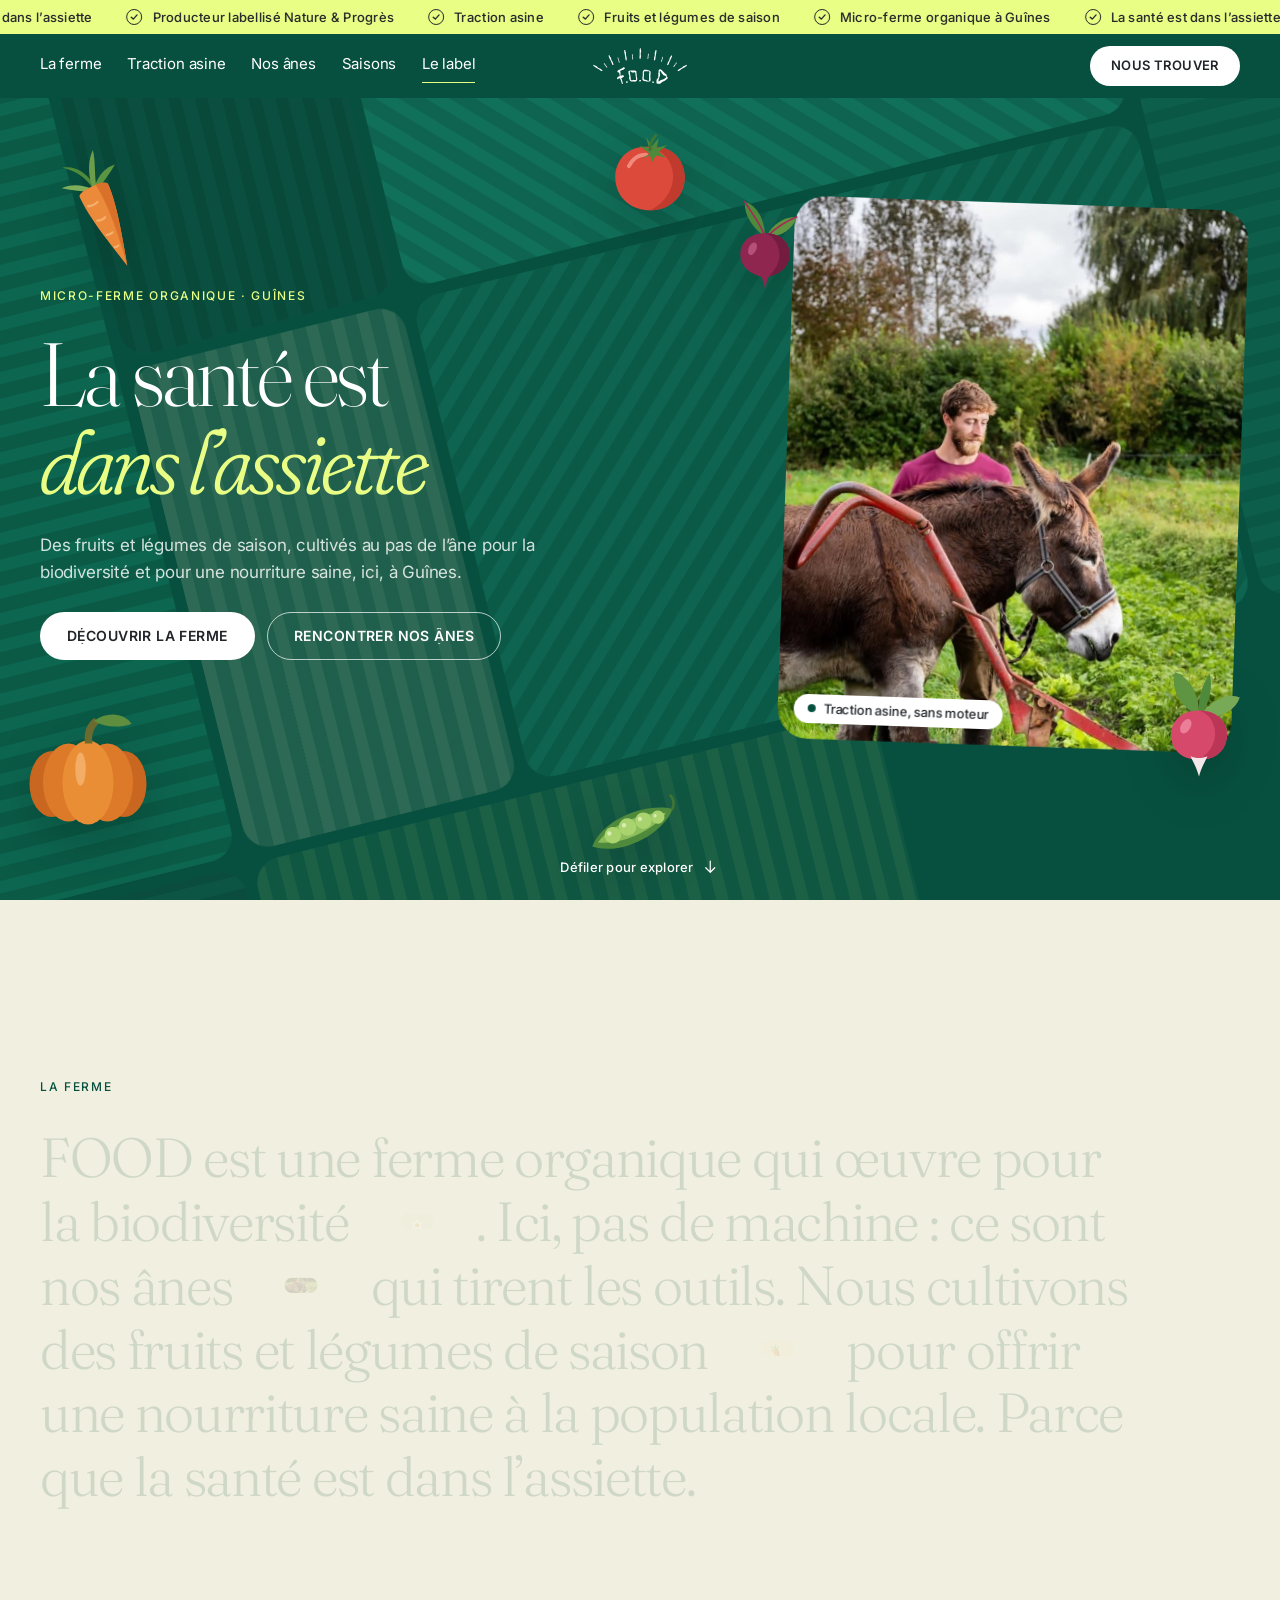
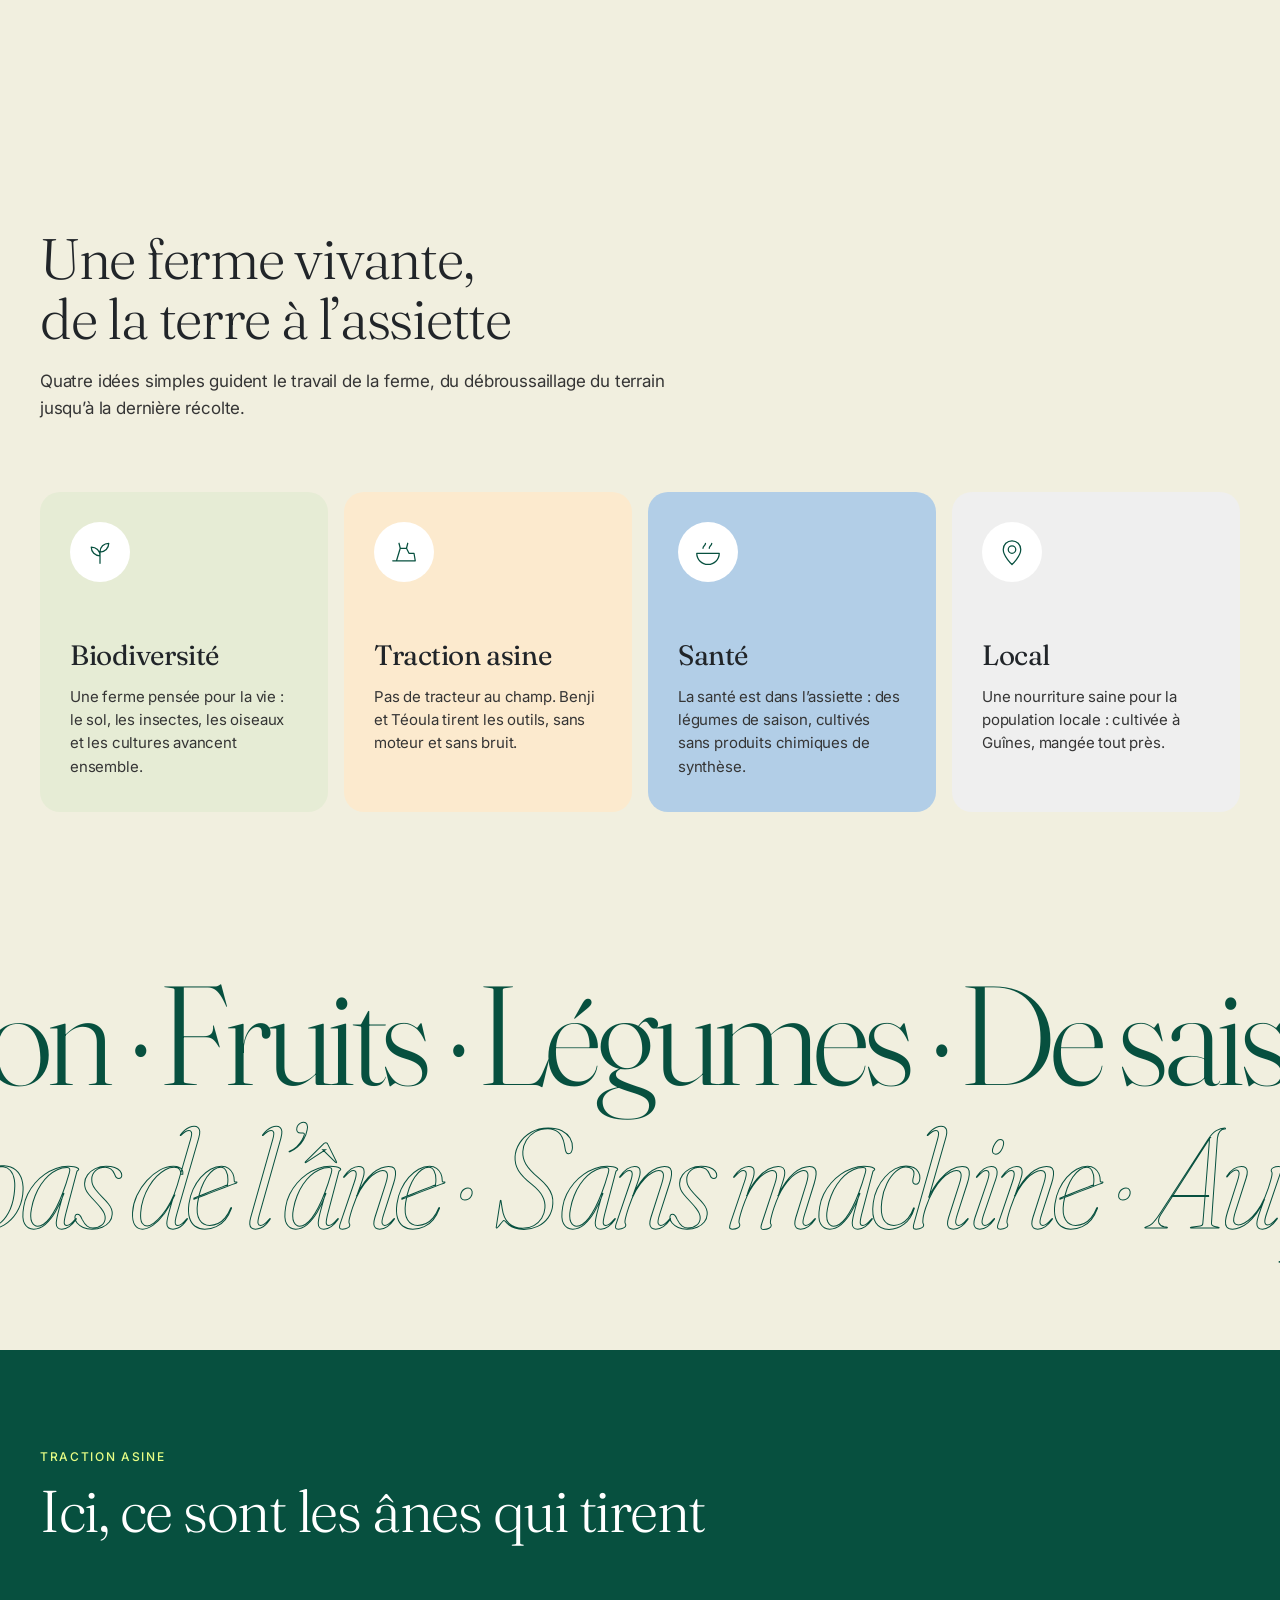
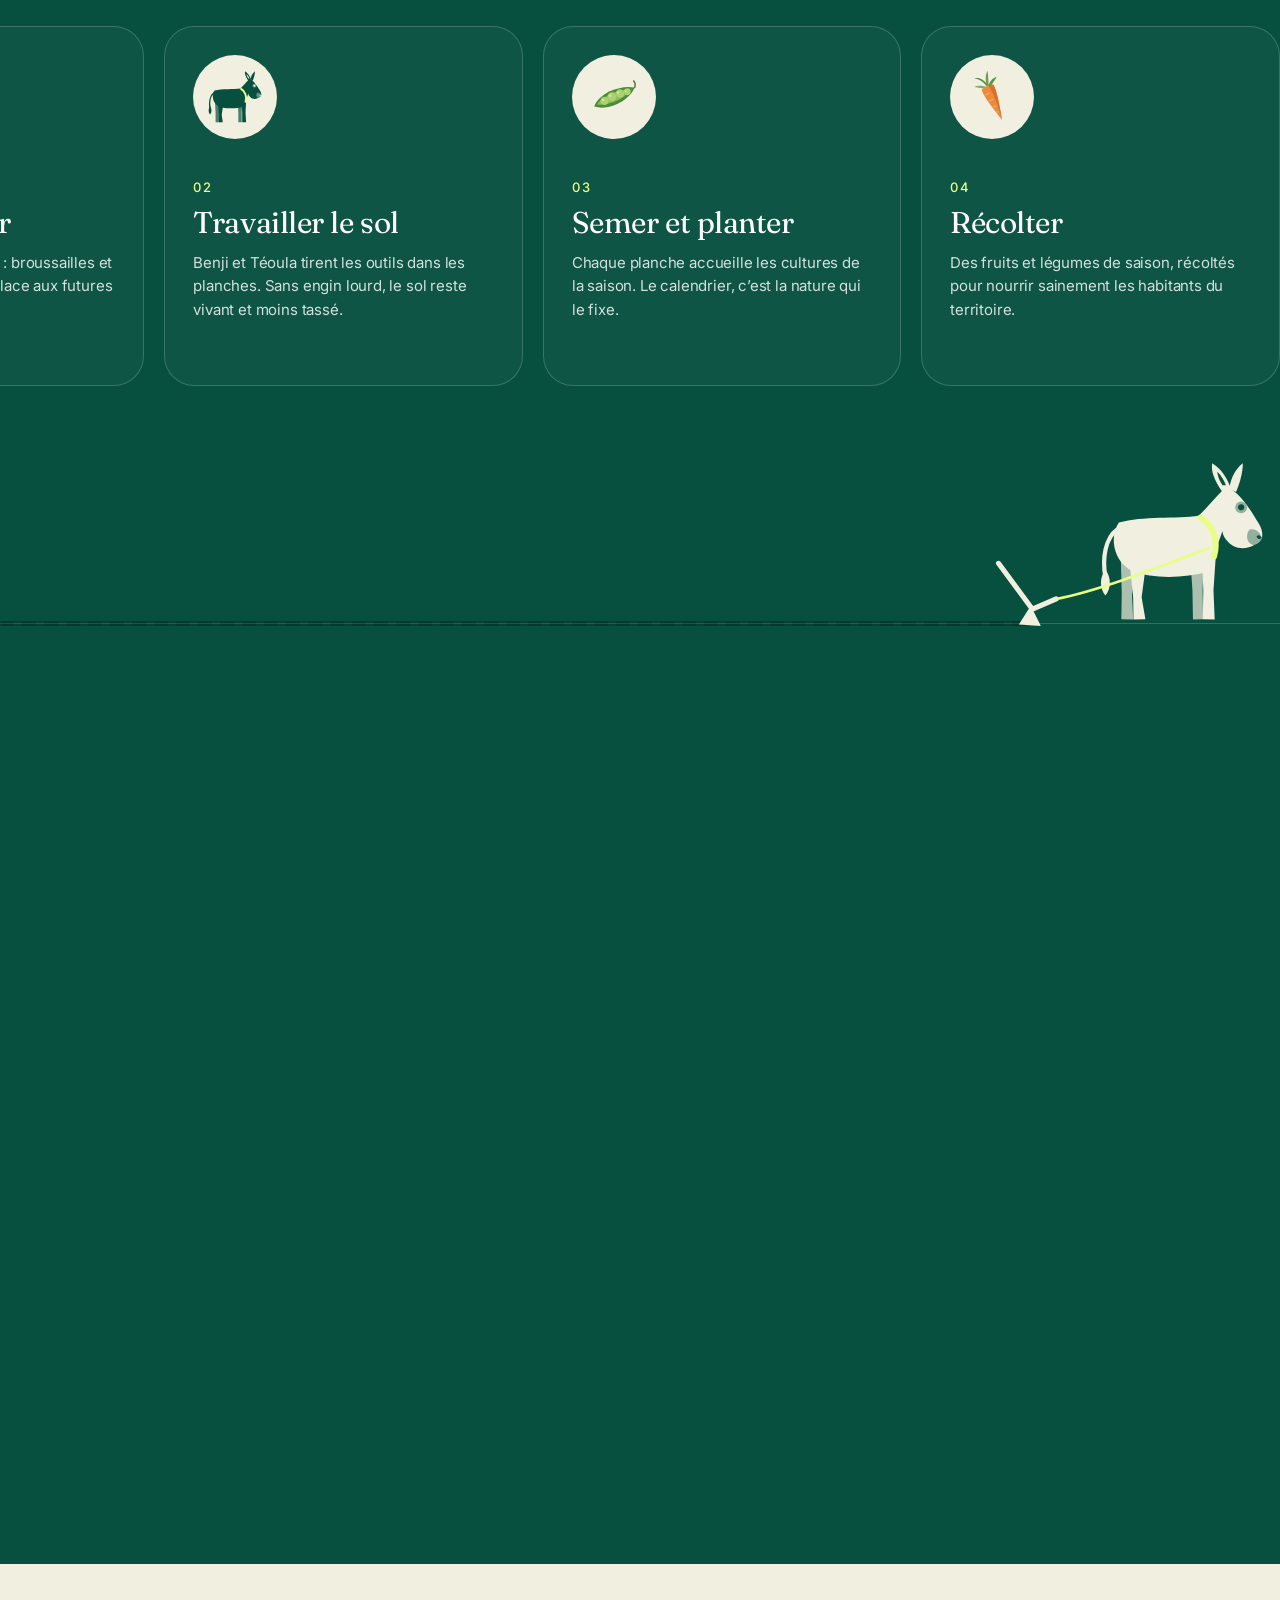
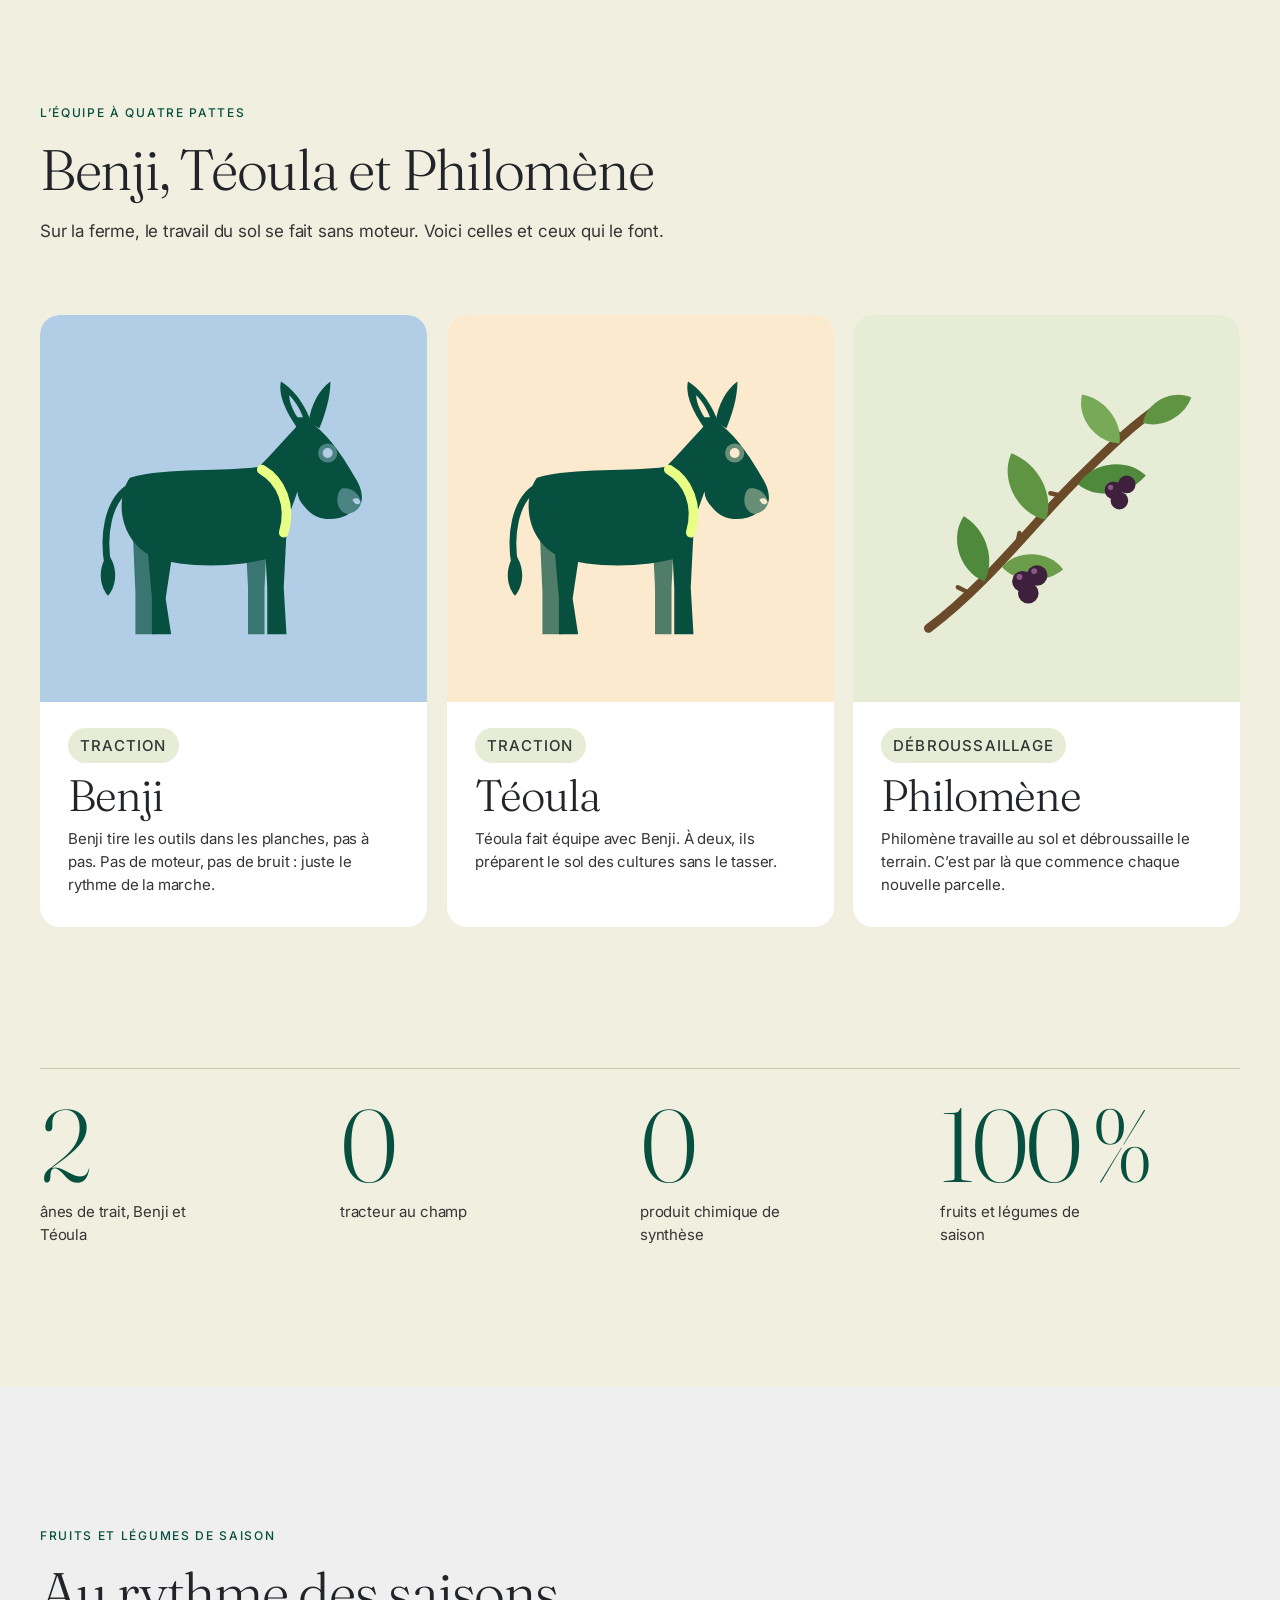
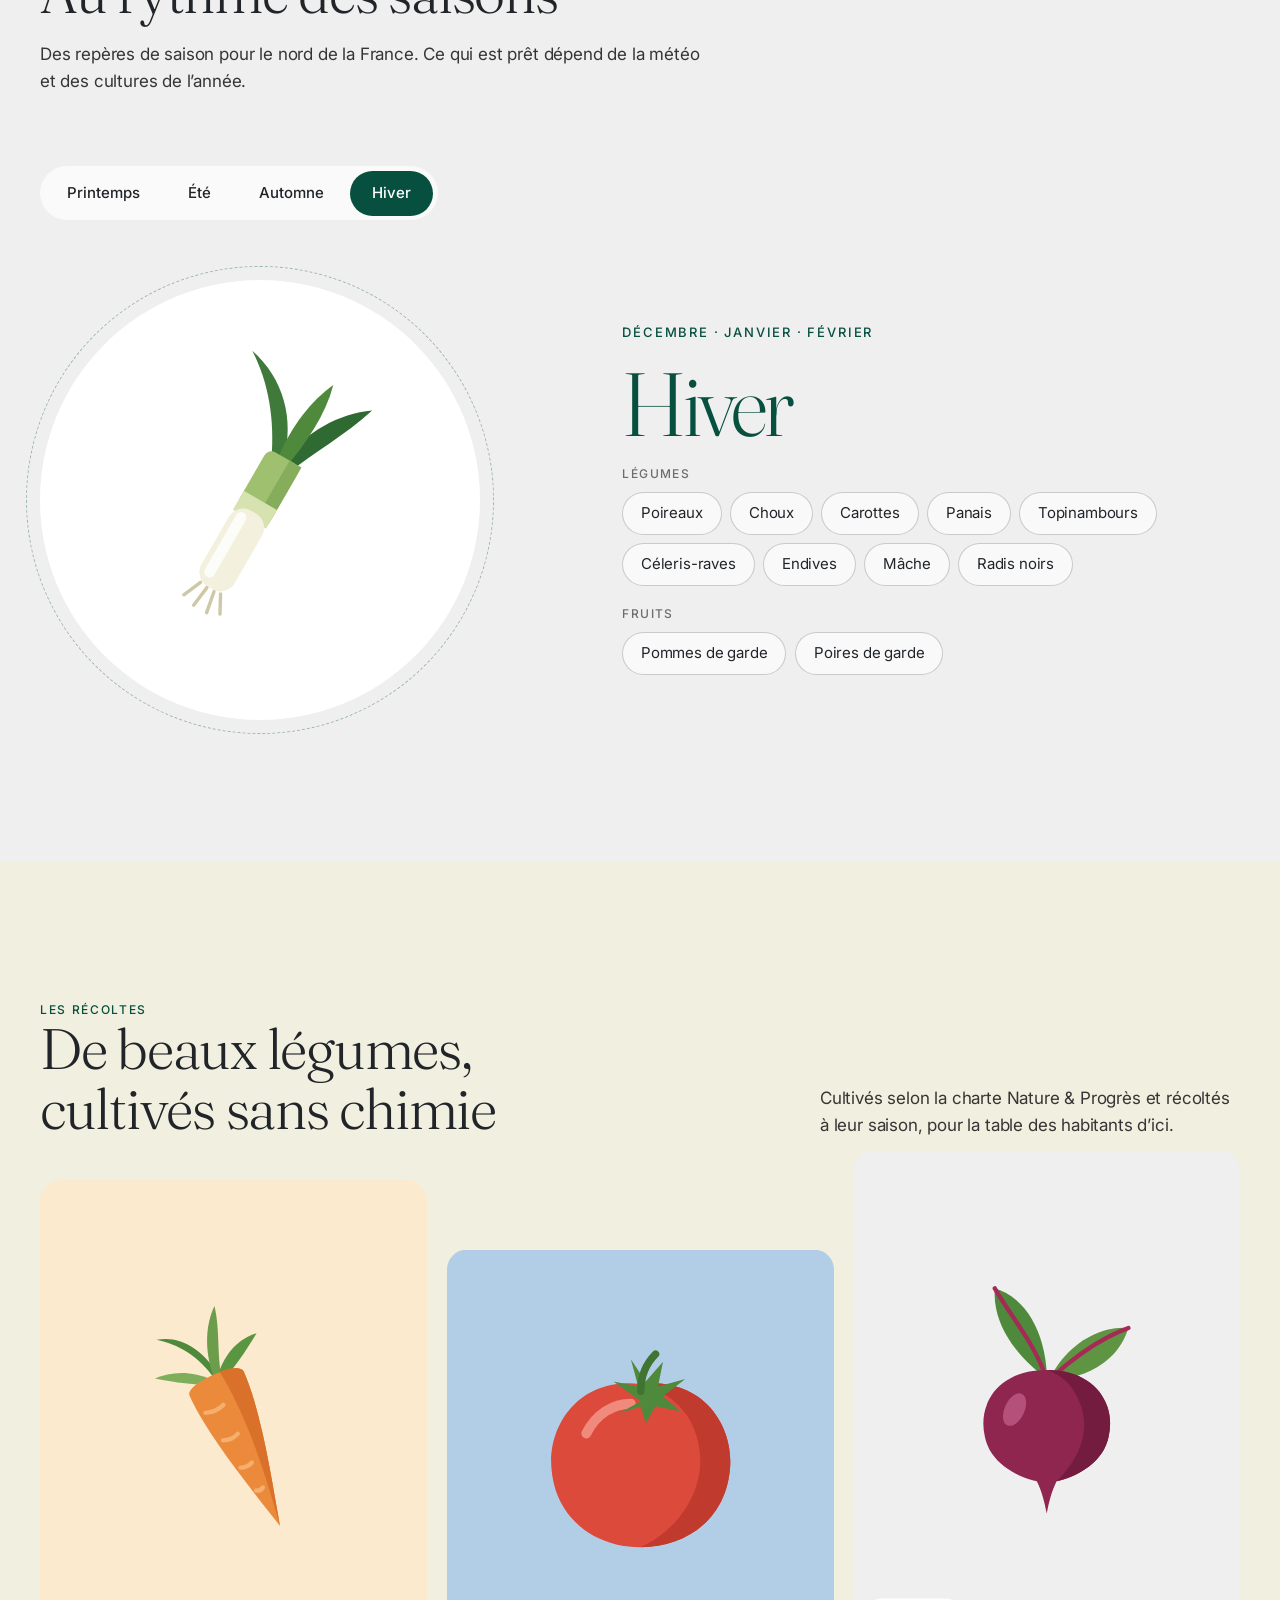
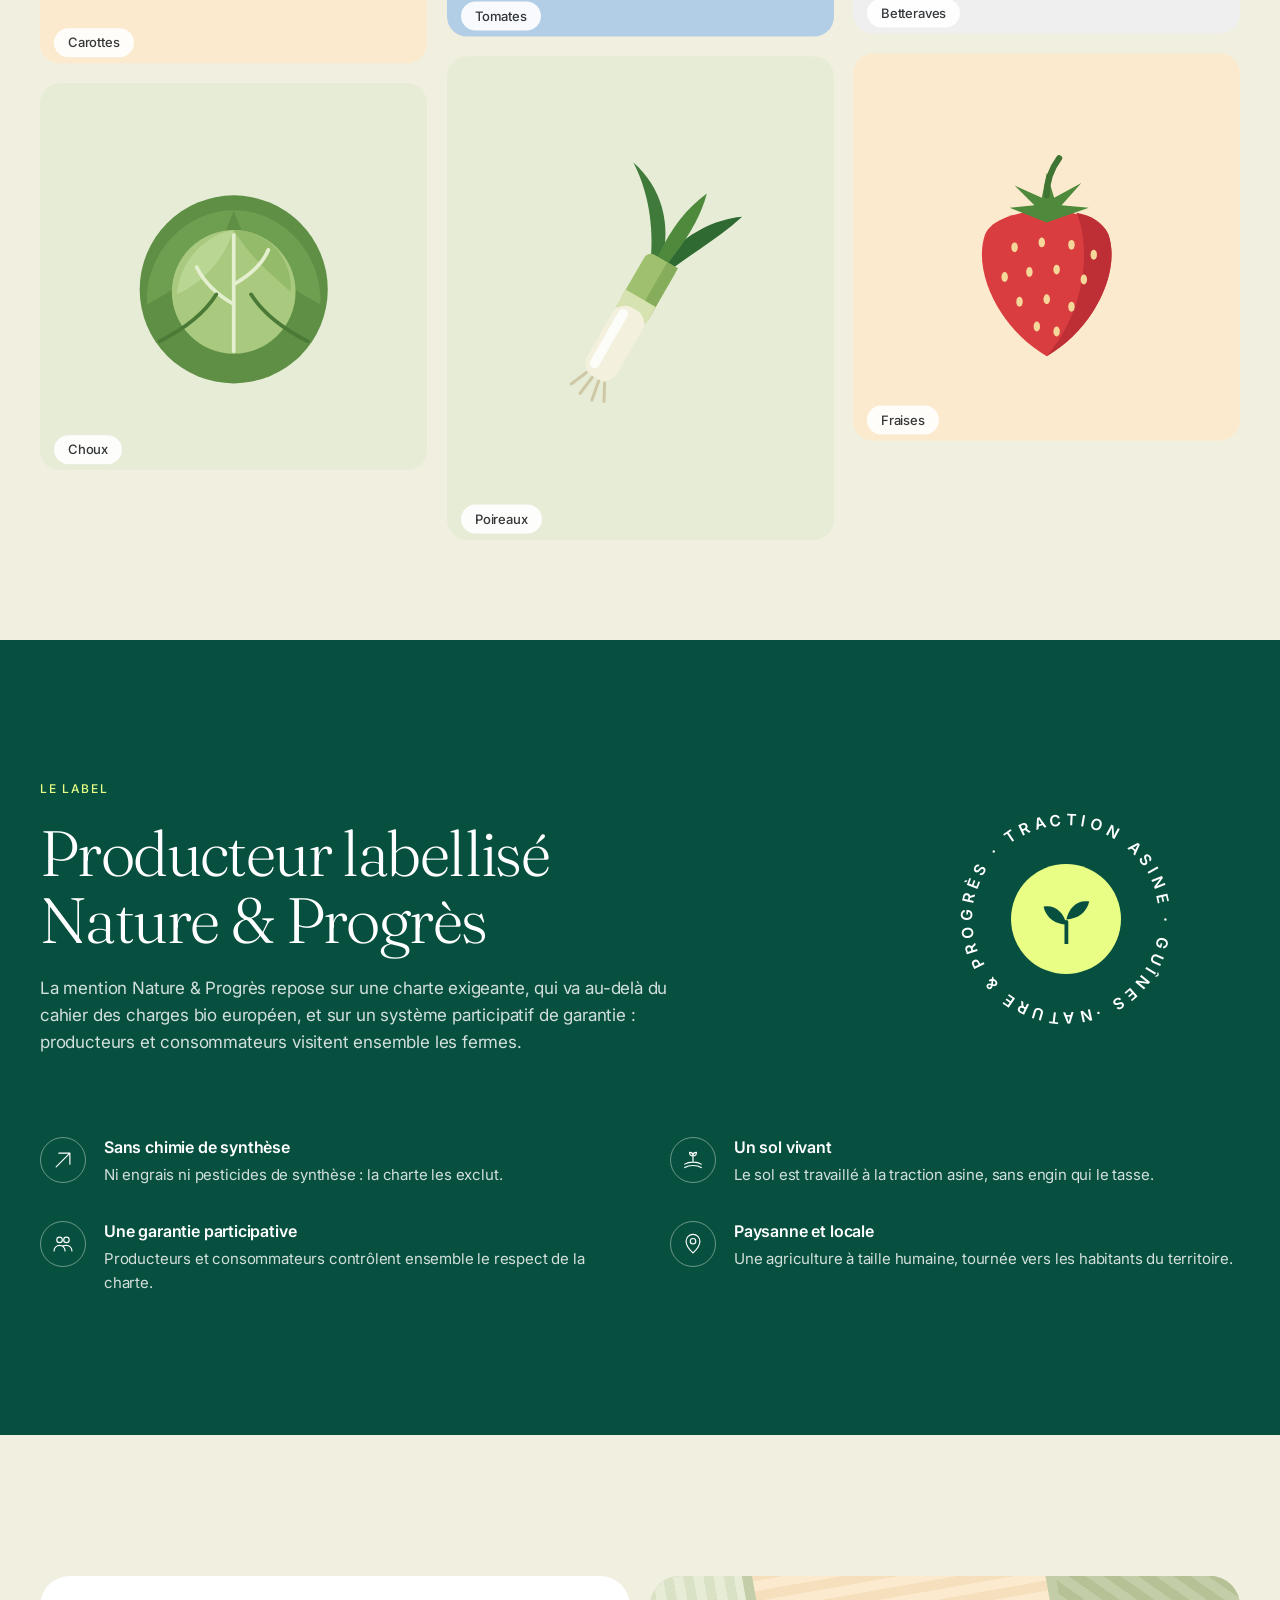
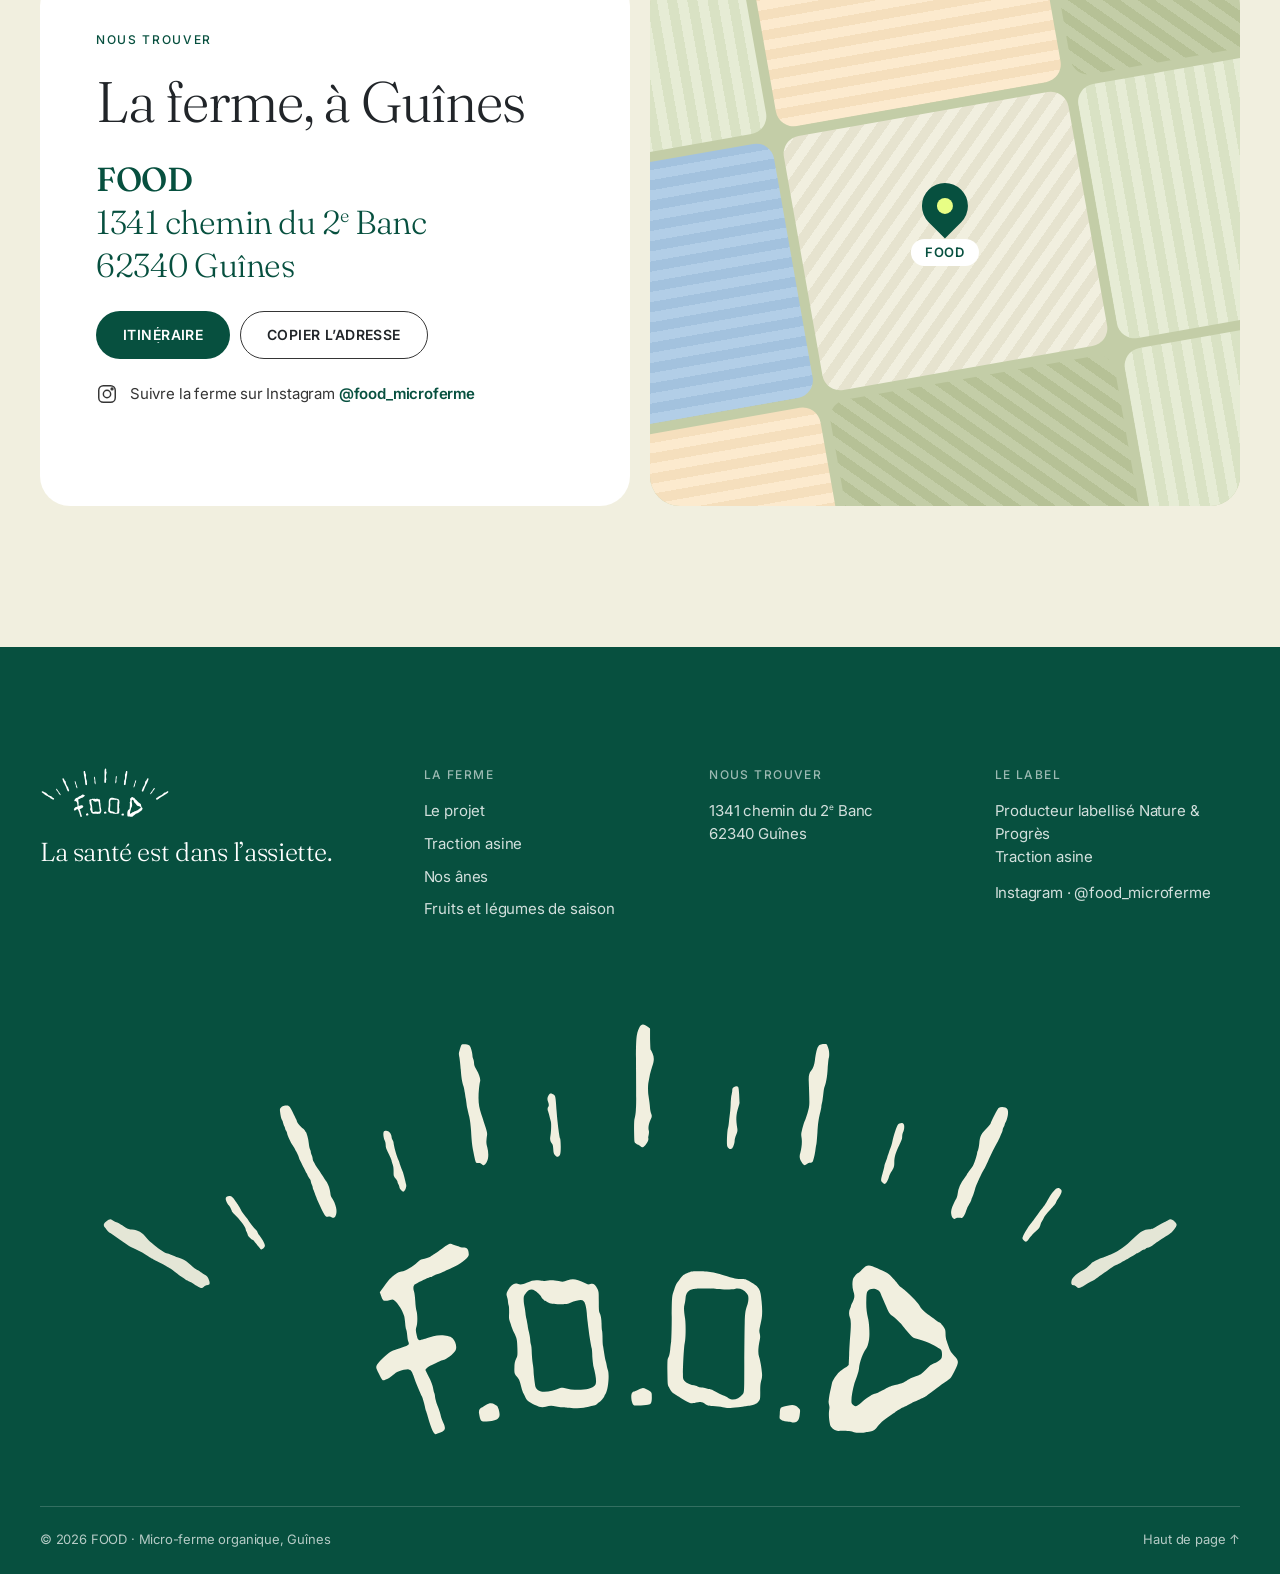
==== food/index.html @ b283620f "Create the FOOD animated site for the Guînes micro-farm Adds a standalone static site in food/: hero" ====
<!doctype html>
<html lang="fr" class="no-js">
<head>
  <meta charset="utf-8">
  <meta name="viewport" content="width=device-width, initial-scale=1, viewport-fit=cover">
  <title>FOOD, micro-ferme à Guînes</title>
  <meta name="claude:viewport-fit-sides" content="cover">
  <meta name="description" content="FOOD, micro-ferme organique à Guînes : fruits et légumes de saison cultivés en traction asine, pour la biodiversité et pour une nourriture saine et locale. Producteur labellisé Nature & Progrès.">
  <meta name="theme-color" content="#07503f">
  <link rel="icon" href="assets/img/favicon.png" type="image/png">
  <link rel="apple-touch-icon" href="assets/img/apple-touch-icon.png">
  <meta property="og:image" content="assets/img/logo-rond.png">
  <link rel="preconnect" href="https://fonts.googleapis.com">
  <link rel="preconnect" href="https://fonts.gstatic.com" crossorigin>
  <link rel="stylesheet" href="https://fonts.googleapis.com/css2?family=Fraunces:ital,opsz,wght,SOFT,WONK@0,9..144,100..600,0..100,0..1;1,9..144,100..600,0..100,0..1&family=Inter:wght@300..600&display=swap">
  <link rel="stylesheet" href="assets/css/food.css">
  <script>
    (function (d) {
      d.className = d.className.replace('no-js', 'js');
      try { if (!sessionStorage.getItem('food-intro') && !matchMedia('(prefers-reduced-motion: reduce)').matches) d.classList.add('show-intro'); } catch (e) {}
    })(document.documentElement);
  </script>
</head>
<body>
  <a class="skip" href="#main">Aller au contenu</a>

  <div class="intro" data-intro aria-hidden="true">
    <span class="intro__logo" data-logo><img src="assets/img/logo.svg" alt=""></span>
    <p class="intro__line">La santé est dans l’assiette</p>
  </div>

  <div class="progress" aria-hidden="true"><span></span></div>

  <div class="marquee" data-marquee>
    <ul class="marquee__group">
      <li>Producteur labellisé Nature &amp; Progrès</li>
      <li>Traction asine</li>
      <li>Fruits et légumes de saison</li>
      <li>Micro-ferme organique à Guînes</li>
      <li>La santé est dans l’assiette</li>
    </ul>
  </div>

  <header class="header" data-header>
    <div class="header__inner">
      <nav class="nav" aria-label="Navigation principale">
        <a class="nav__link" href="#ferme">La ferme</a>
        <a class="nav__link" href="#traction">Traction asine</a>
        <a class="nav__link" href="#equipe">Nos ânes</a>
        <a class="nav__link" href="#saisons">Saisons</a>
        <a class="nav__link" href="#label">Le label</a>
      </nav>
      <a class="logo" href="#top" aria-label="FOOD, retour en haut de page">
        <span class="logo__mark" data-logo><img src="assets/img/logo.svg" alt=""></span>
      </a>
      <div class="header__end">
        <a class="btn btn--white btn--sm header__cta" href="#venir" data-magnetic>Nous trouver</a>
        <button class="burger" type="button" aria-expanded="false" aria-controls="menu" data-burger>
          <span class="burger__bar"></span><span class="burger__bar"></span>
          <span class="sr-only">Ouvrir le menu</span>
        </button>
      </div>
    </div>
  </header>

  <div class="menu" id="menu" data-menu hidden>
    <nav class="menu__nav" aria-label="Menu">
      <a href="#ferme" style="--i:0">La ferme</a>
      <a href="#traction" style="--i:1">Traction asine</a>
      <a href="#equipe" style="--i:2">Nos ânes</a>
      <a href="#saisons" style="--i:3">Saisons</a>
      <a href="#label" style="--i:4">Le label</a>
      <a href="#venir" style="--i:5">Nous trouver</a>
    </nav>
    <p class="menu__foot">1341 chemin du 2<sup>e</sup> Banc, 62340 Guînes · <a href="https://www.instagram.com/food_microferme/" target="_blank" rel="noopener">@food_microferme</a></p>
  </div>

  <main id="main">
    <!-- Hero : la vidéo assets/video/ferme.mp4 remplace la photo dès qu’elle existe -->
    <section class="hero" id="top" data-hero data-dark aria-labelledby="hero-title">
      <div class="hero__frame">
        <div class="hero__fields" aria-hidden="true" data-fields>
          <span></span><span></span><span></span><span></span><span></span><span></span><span></span><span></span>
        </div>
        <div class="hero__veg" aria-hidden="true">
          <span class="float" data-art="carotte" data-depth="0.6" style="--x:3%;--y:6%;--s:130px;--d:0s"></span>
          <span class="float" data-art="tomate" data-depth="0.35" style="--x:47%;--y:3%;--s:96px;--d:-2s"></span>
          <span class="float float--front" data-art="radis" data-depth="0.9" style="--x:89%;--y:70%;--s:120px;--d:-4s"></span>
          <span class="float" data-art="potiron" data-depth="0.45" style="--x:1%;--y:74%;--s:150px;--d:-1s"></span>
          <span class="float" data-art="pois" data-depth="0.7" style="--x:45%;--y:84%;--s:110px;--d:-3s"></span>
          <span class="float float--front" data-art="betterave" data-depth="0.8" style="--x:56%;--y:12%;--s:96px;--d:-5s"></span>
        </div>
        <div class="hero__inner wrap">
          <div class="hero__content">
            <p class="eyebrow eyebrow--light" data-hero-in style="--i:0">Micro-ferme organique · Guînes</p>
            <h1 class="hero__title" id="hero-title" data-split="chars">La santé est <em>dans l’assiette</em></h1>
            <p class="hero__lede" data-hero-in style="--i:1">Des fruits et légumes de saison, cultivés au pas de l’âne pour la biodiversité et pour une nourriture saine, ici, à Guînes.</p>
            <div class="hero__ctas" data-hero-in style="--i:2">
              <a class="btn btn--white" href="#ferme" data-magnetic>Découvrir la ferme</a>
              <a class="btn btn--ghost-light" href="#equipe" data-magnetic>Rencontrer nos ânes</a>
            </div>
          </div>
          <figure class="hero__card" data-hero-card data-tilt data-cursor="Au champ">
            <img class="hero__photo" src="assets/img/ane-et-paysan.jpg" alt="Au champ : un des ânes de la ferme attelé à un outil de travail du sol, avec le paysan de FOOD." width="844" height="1008" fetchpriority="high">
            <video class="hero__video" muted loop playsinline preload="none" aria-hidden="true" data-hero-video>
              <source src="assets/video/ferme.mp4" type="video/mp4">
            </video>
            <figcaption class="hero__tag"><span class="hero__tag-dot" aria-hidden="true"></span>Traction asine, sans moteur</figcaption>
          </figure>
        </div>
        <a class="hero__scroll" href="#ferme" data-hero-in style="--i:3">
          <span>Défiler pour explorer</span>
          <svg viewBox="0 0 24 24" aria-hidden="true"><path d="M12 4v15M6 13l6 6 6-6"/></svg>
        </a>
      </div>
    </section>

    <!-- Manifeste : le texte s’allume mot à mot au scroll -->
    <section class="manifesto" id="ferme" aria-label="La ferme">
      <div class="wrap">
        <p class="eyebrow" data-reveal="up">La ferme</p>
        <p class="manifesto__text" data-light>
          FOOD est une ferme organique qui œuvre pour la biodiversité
          <span class="inl media" data-media="fleur" data-tone="sage"><img src="assets/img/manifeste-biodiversite.jpg" alt="" loading="lazy"></span>.
          Ici, pas de machine&nbsp;: ce sont nos ânes
          <span class="inl media inl--photo" data-media="ane" data-tone="sky"><img src="assets/img/ane-et-paysan.jpg" alt="" loading="lazy"></span>
          qui tirent les outils. Nous cultivons des fruits et légumes de saison
          <span class="inl media" data-media="carotte" data-tone="peach"><img src="assets/img/manifeste-legumes.jpg" alt="" loading="lazy"></span>
          pour offrir une nourriture saine à la population locale. Parce que la santé est dans l’assiette.
        </p>
      </div>
    </section>

    <!-- Engagements : tuiles pastel -->
    <section class="section values" aria-labelledby="values-title">
      <div class="wrap">
        <header class="sec-head">
          <h2 class="sec-title" id="values-title" data-split>Une ferme vivante, de la terre à l’assiette</h2>
          <p class="sec-lede" data-reveal="up">Quatre idées simples guident le travail de la ferme, du débroussaillage du terrain jusqu’à la dernière récolte.</p>
        </header>
        <div class="quilt">
          <article class="qcard qcard--sage" data-tilt data-reveal="card" style="--i:0">
            <span class="qcard__icon" aria-hidden="true"><svg viewBox="0 0 48 48"><path pathLength="1" d="M24 42V22M24 30c-8 0-14-6-14-14 8 0 14 6 14 14Zm0-6c0-8 6-14 14-14 0 8-6 14-14 14Z"/></svg></span>
            <h3 class="qcard__title">Biodiversité</h3>
            <p>Une ferme pensée pour la vie&nbsp;: le sol, les insectes, les oiseaux et les cultures avancent ensemble.</p>
          </article>
          <article class="qcard qcard--peach" data-tilt data-reveal="card" style="--i:1">
            <span class="qcard__icon" aria-hidden="true"><svg viewBox="0 0 48 48"><path pathLength="1" d="M6 38h36M12 38l6-20h10l4 8h8l2 12M18 18l-2-8m12 8 2-8"/></svg></span>
            <h3 class="qcard__title">Traction asine</h3>
            <p>Pas de tracteur au champ. Benji et Téoula tirent les outils, sans moteur et sans bruit.</p>
          </article>
          <article class="qcard qcard--sky" data-tilt data-reveal="card" style="--i:2">
            <span class="qcard__icon" aria-hidden="true"><svg viewBox="0 0 48 48"><path pathLength="1" d="M6 26h36a18 18 0 0 1-36 0Zm10-8c0-4 4-4 4-8m6 8c0-4 4-4 4-8"/></svg></span>
            <h3 class="qcard__title">Santé</h3>
            <p>La santé est dans l’assiette&nbsp;: des légumes de saison, cultivés sans produits chimiques de synthèse.</p>
          </article>
          <article class="qcard qcard--ash" data-tilt data-reveal="card" style="--i:3">
            <span class="qcard__icon" aria-hidden="true"><svg viewBox="0 0 48 48"><path pathLength="1" d="M24 44s14-13 14-24a14 14 0 0 0-28 0c0 11 14 24 14 24Zm0-18a6 6 0 1 0 0-12 6 6 0 0 0 0 12Z"/></svg></span>
            <h3 class="qcard__title">Local</h3>
            <p>Une nourriture saine pour la population locale&nbsp;: cultivée à Guînes, mangée tout près.</p>
          </article>
        </div>
      </div>
    </section>

    <!-- Bandeau géant lié au scroll -->
    <div class="bigline" aria-hidden="true" data-bigline>
      <p class="bigline__row" data-speed="-0.4">Fruits · Légumes · De saison · Fruits · Légumes · De saison · Fruits · Légumes · De saison ·</p>
      <p class="bigline__row bigline__row--outline" data-speed="0.4">Au pas de l’âne · Sans machine · Au pas de l’âne · Sans machine · Au pas de l’âne · Sans machine ·</p>
    </div>

    <!-- Traction asine : défilement horizontal épinglé, l’âne trace le sillon -->
    <section class="furrow" id="traction" data-furrow data-dark aria-labelledby="traction-title">
      <div class="furrow__pin">
        <header class="furrow__head wrap">
          <p class="eyebrow eyebrow--light" data-reveal="up">Traction asine</p>
          <h2 class="furrow__title" id="traction-title" data-split>Ici, ce sont les ânes qui tirent</h2>
        </header>
        <div class="furrow__viewport">
          <ol class="furrow__track" data-furrow-track>
            <li class="step step--intro">
              <figure class="step__photo media" data-media="attelage" data-tone="sage"><img src="assets/img/ane-et-paysan.jpg" alt="" loading="lazy"></figure>
              <p>Au champ, pas de tracteur. Benji et Téoula tirent les outils, Philomène débroussaille&nbsp;: la ferme avance au rythme de l’animal.</p>
            </li>
            <li class="step">
              <span class="step__art" data-art="branche"></span>
              <span class="step__num">01</span>
              <h3 class="step__title">Débroussailler</h3>
              <p>Philomène ouvre le terrain&nbsp;: broussailles et herbes hautes laissent la place aux futures cultures.</p>
            </li>
            <li class="step">
              <span class="step__art step__art--donkey" data-art="ane"></span>
              <span class="step__num">02</span>
              <h3 class="step__title">Travailler le sol</h3>
              <p>Benji et Téoula tirent les outils dans les planches. Sans engin lourd, le sol reste vivant et moins tassé.</p>
            </li>
            <li class="step">
              <span class="step__art" data-art="pois"></span>
              <span class="step__num">03</span>
              <h3 class="step__title">Semer et planter</h3>
              <p>Chaque planche accueille les cultures de la saison. Le calendrier, c’est la nature qui le fixe.</p>
            </li>
            <li class="step">
              <span class="step__art" data-art="carotte"></span>
              <span class="step__num">04</span>
              <h3 class="step__title">Récolter</h3>
              <p>Des fruits et légumes de saison, récoltés pour nourrir sainement les habitants du territoire.</p>
            </li>
          </ol>
        </div>
        <div class="furrow__ground" aria-hidden="true">
          <div class="furrow__sprouts" data-sprouts></div>
          <div class="furrow__trail" data-trail></div>
          <div class="furrow__donkey" data-donkey></div>
        </div>
      </div>
    </section>

    <!-- L’équipe -->
    <section class="section team" id="equipe" aria-labelledby="team-title">
      <div class="wrap">
        <header class="sec-head">
          <p class="eyebrow" data-reveal="up">L’équipe à quatre pattes</p>
          <h2 class="sec-title" id="team-title" data-split>Benji, Téoula et Philomène</h2>
          <p class="sec-lede" data-reveal="up">Sur la ferme, le travail du sol se fait sans moteur. Voici celles et ceux qui le font.</p>
        </header>
        <div class="team__grid">
          <article class="pet" data-tilt data-reveal="card" style="--i:0">
            <figure class="pet__media media" data-media="ane" data-tone="sky" data-cursor="Benji">
              <img src="assets/img/benji.jpg" alt="Benji, l’un des deux ânes de la ferme" loading="lazy">
            </figure>
            <div class="pet__body">
              <p class="pet__role">Traction</p>
              <h3 class="pet__name">Benji</h3>
              <p>Benji tire les outils dans les planches, pas à pas. Pas de moteur, pas de bruit&nbsp;: juste le rythme de la marche.</p>
            </div>
          </article>
          <article class="pet" data-tilt data-reveal="card" style="--i:1">
            <figure class="pet__media media" data-media="ane" data-tone="peach" data-cursor="Téoula">
              <img src="assets/img/teoula.jpg" alt="Téoula, l’un des deux ânes de la ferme" loading="lazy">
            </figure>
            <div class="pet__body">
              <p class="pet__role">Traction</p>
              <h3 class="pet__name">Téoula</h3>
              <p>Téoula fait équipe avec Benji. À deux, ils préparent le sol des cultures sans le tasser.</p>
            </div>
          </article>
          <article class="pet" data-tilt data-reveal="card" style="--i:2">
            <figure class="pet__media media" data-media="branche" data-tone="sage" data-cursor="Philomène">
              <img src="assets/img/philomene.jpg" alt="Philomène au travail sur le terrain" loading="lazy">
            </figure>
            <div class="pet__body">
              <p class="pet__role">Débroussaillage</p>
              <h3 class="pet__name">Philomène</h3>
              <p>Philomène travaille au sol et débroussaille le terrain. C’est par là que commence chaque nouvelle parcelle.</p>
            </div>
          </article>
        </div>
      </div>
    </section>

    <!-- Chiffres -->
    <section class="counts" aria-label="La ferme en chiffres">
      <div class="wrap counts__grid">
        <div class="count" data-reveal="up" style="--i:0"><span class="count__n" data-count="2">2</span><span class="count__l">ânes de trait, Benji et Téoula</span></div>
        <div class="count" data-reveal="up" style="--i:1"><span class="count__n" data-count="0">0</span><span class="count__l">tracteur au champ</span></div>
        <div class="count" data-reveal="up" style="--i:2"><span class="count__n" data-count="0">0</span><span class="count__l">produit chimique de synthèse</span></div>
        <div class="count" data-reveal="up" style="--i:3"><span class="count__n" data-count="100" data-suffix="&nbsp;%">100&nbsp;%</span><span class="count__l">fruits et légumes de saison</span></div>
      </div>
    </section>

    <!-- Saisons : onglets, la saison en cours s’ouvre par défaut -->
    <section class="seasons" id="saisons" data-seasons aria-labelledby="seasons-title">
      <div class="wrap">
        <header class="sec-head">
          <p class="eyebrow" data-reveal="up">Fruits et légumes de saison</p>
          <h2 class="sec-title" id="seasons-title" data-split>Au rythme des saisons</h2>
          <p class="sec-lede" data-reveal="up">Des repères de saison pour le nord de la France. Ce qui est prêt dépend de la météo et des cultures de l’année.</p>
        </header>

        <div class="tabs" role="tablist" aria-label="Saisons" data-reveal="up">
          <span class="tabs__pill" aria-hidden="true"></span>
          <button class="tabs__btn" type="button" role="tab" id="tab-printemps" aria-controls="panel-printemps" aria-selected="false">Printemps</button>
          <button class="tabs__btn" type="button" role="tab" id="tab-ete" aria-controls="panel-ete" aria-selected="false">Été</button>
          <button class="tabs__btn" type="button" role="tab" id="tab-automne" aria-controls="panel-automne" aria-selected="false">Automne</button>
          <button class="tabs__btn" type="button" role="tab" id="tab-hiver" aria-controls="panel-hiver" aria-selected="false">Hiver</button>
        </div>

        <div class="season" id="panel-printemps" role="tabpanel" aria-labelledby="tab-printemps" data-season="printemps" data-months="2,3,4" data-tone="sage" data-veg="radis">
          <div class="season__art" aria-hidden="true"></div>
          <div class="season__body">
            <p class="season__months">Mars · Avril · Mai</p>
            <h3 class="season__name">Printemps</h3>
            <div class="season__group"><h4>Légumes</h4>
              <ul class="chips"><li>Radis</li><li>Asperges</li><li>Épinards</li><li>Petits pois</li><li>Fèves</li><li>Laitues</li><li>Oignons nouveaux</li><li>Blettes</li></ul></div>
            <div class="season__group"><h4>Fruits</h4>
              <ul class="chips"><li>Fraises</li><li>Rhubarbe</li></ul></div>
          </div>
        </div>
        <div class="season" id="panel-ete" role="tabpanel" aria-labelledby="tab-ete" data-season="ete" data-months="5,6,7" data-tone="sky" data-veg="tomate">
          <div class="season__art" aria-hidden="true"></div>
          <div class="season__body">
            <p class="season__months">Juin · Juillet · Août</p>
            <h3 class="season__name">Été</h3>
            <div class="season__group"><h4>Légumes</h4>
              <ul class="chips"><li>Tomates</li><li>Courgettes</li><li>Haricots verts</li><li>Concombres</li><li>Poivrons</li><li>Aubergines</li><li>Betteraves</li><li>Salades</li></ul></div>
            <div class="season__group"><h4>Fruits</h4>
              <ul class="chips"><li>Fraises</li><li>Framboises</li><li>Groseilles</li><li>Cerises</li></ul></div>
          </div>
        </div>
        <div class="season" id="panel-automne" role="tabpanel" aria-labelledby="tab-automne" data-season="automne" data-months="8,9,10" data-tone="peach" data-veg="potiron">
          <div class="season__art" aria-hidden="true"></div>
          <div class="season__body">
            <p class="season__months">Septembre · Octobre · Novembre</p>
            <h3 class="season__name">Automne</h3>
            <div class="season__group"><h4>Légumes</h4>
              <ul class="chips"><li>Potirons</li><li>Potimarrons</li><li>Poireaux</li><li>Choux</li><li>Carottes</li><li>Betteraves</li><li>Céleris</li><li>Panais</li><li>Mâche</li></ul></div>
            <div class="season__group"><h4>Fruits</h4>
              <ul class="chips"><li>Pommes</li><li>Poires</li><li>Coings</li></ul></div>
          </div>
        </div>
        <div class="season" id="panel-hiver" role="tabpanel" aria-labelledby="tab-hiver" data-season="hiver" data-months="11,0,1" data-tone="ash" data-veg="poireau">
          <div class="season__art" aria-hidden="true"></div>
          <div class="season__body">
            <p class="season__months">Décembre · Janvier · Février</p>
            <h3 class="season__name">Hiver</h3>
            <div class="season__group"><h4>Légumes</h4>
              <ul class="chips"><li>Poireaux</li><li>Choux</li><li>Carottes</li><li>Panais</li><li>Topinambours</li><li>Céleris-raves</li><li>Endives</li><li>Mâche</li><li>Radis noirs</li></ul></div>
            <div class="season__group"><h4>Fruits</h4>
              <ul class="chips"><li>Pommes de garde</li><li>Poires de garde</li></ul></div>
          </div>
        </div>
      </div>
    </section>

    <!-- Récoltes : mosaïque en parallaxe -->
    <section class="section harvest" id="recoltes" aria-labelledby="harvest-title">
      <div class="wrap">
        <header class="sec-head sec-head--row">
          <div>
            <p class="eyebrow" data-reveal="up">Les récoltes</p>
            <h2 class="sec-title" id="harvest-title" data-split>De beaux légumes, cultivés sans chimie</h2>
          </div>
          <p class="sec-lede" data-reveal="up">Cultivés selon la charte Nature &amp; Progrès et récoltés à leur saison, pour la table des habitants d’ici.</p>
        </header>
      </div>
      <div class="mosaic wrap">
        <div class="mosaic__col" data-speed="0.06">
          <figure class="tile media" data-media="carotte" data-tone="peach" data-cursor="Récolte" style="--ar:4/5"><img src="assets/img/recolte-1.jpg" alt="Carottes de la ferme" loading="lazy"><figcaption>Carottes</figcaption></figure>
          <figure class="tile media" data-media="chou" data-tone="sage" data-cursor="Récolte" style="--ar:1/1"><img src="assets/img/recolte-2.jpg" alt="Chou de la ferme" loading="lazy"><figcaption>Choux</figcaption></figure>
        </div>
        <div class="mosaic__col" data-speed="-0.08">
          <figure class="tile media" data-media="tomate" data-tone="sky" data-cursor="Récolte" style="--ar:1/1"><img src="assets/img/recolte-3.jpg" alt="Tomates de la ferme" loading="lazy"><figcaption>Tomates</figcaption></figure>
          <figure class="tile media" data-media="poireau" data-tone="sage" data-cursor="Récolte" style="--ar:4/5"><img src="assets/img/recolte-4.jpg" alt="Poireaux de la ferme" loading="lazy"><figcaption>Poireaux</figcaption></figure>
        </div>
        <div class="mosaic__col" data-speed="0.12">
          <figure class="tile media" data-media="betterave" data-tone="ash" data-cursor="Récolte" style="--ar:4/5"><img src="assets/img/recolte-5.jpg" alt="Betteraves de la ferme" loading="lazy"><figcaption>Betteraves</figcaption></figure>
          <figure class="tile media" data-media="fraise" data-tone="peach" data-cursor="Récolte" style="--ar:1/1"><img src="assets/img/recolte-6.jpg" alt="Fraises de la ferme" loading="lazy"><figcaption>Fraises</figcaption></figure>
        </div>
      </div>
    </section>

    <!-- Label -->
    <section class="label" id="label" data-dark aria-labelledby="label-title">
      <div class="wrap label__grid">
        <div class="label__intro">
          <p class="eyebrow eyebrow--light" data-reveal="up">Le label</p>
          <h2 class="label__title" id="label-title" data-split>Producteur labellisé Nature &amp; Progrès</h2>
          <p class="label__text" data-reveal="up">La mention Nature &amp; Progrès repose sur une charte exigeante, qui va au-delà du cahier des charges bio européen, et sur un système participatif de garantie&nbsp;: producteurs et consommateurs visitent ensemble les fermes.</p>
        </div>
        <div class="badge" aria-hidden="true" data-badge>
          <svg class="badge__ring" viewBox="0 0 200 200">
            <defs><path id="badge-circle" d="M100 100m-78 0a78 78 0 1 1 156 0a78 78 0 1 1-156 0"/></defs>
            <text><textPath href="#badge-circle" textLength="486" lengthAdjust="spacing">Nature &amp; Progrès · Traction asine · Guînes · </textPath></text>
          </svg>
          <span class="badge__core" data-art="pousse"></span>
        </div>
      </div>
      <ul class="benefits wrap">
        <li class="benefit" data-reveal="up" style="--i:0">
          <span class="benefit__icon"><svg viewBox="0 0 32 32" aria-hidden="true"><path pathLength="1" d="M6 26 26 6M10 6h16v16"/></svg></span>
          <div><h3>Sans chimie de synthèse</h3><p>Ni engrais ni pesticides de synthèse&nbsp;: la charte les exclut.</p></div>
        </li>
        <li class="benefit" data-reveal="up" style="--i:1">
          <span class="benefit__icon"><svg viewBox="0 0 32 32" aria-hidden="true"><path pathLength="1" d="M4 22c6-4 18-4 24 0M4 27c6-4 18-4 24 0M16 18V6m0 4c-3 0-5-2-5-5 3 0 5 2 5 5Zm0 0c3 0 5-2 5-5-3 0-5 2-5 5Z"/></svg></span>
          <div><h3>Un sol vivant</h3><p>Le sol est travaillé à la traction asine, sans engin qui le tasse.</p></div>
        </li>
        <li class="benefit" data-reveal="up" style="--i:2">
          <span class="benefit__icon"><svg viewBox="0 0 32 32" aria-hidden="true"><path pathLength="1" d="M11 14a4 4 0 1 0 0-8 4 4 0 0 0 0 8Zm10 0a4 4 0 1 0 0-8 4 4 0 0 0 0 8ZM3 26c0-5 4-8 8-8s8 3 8 8m-4-7c2-1 4-1 6-1 4 0 8 3 8 8"/></svg></span>
          <div><h3>Une garantie participative</h3><p>Producteurs et consommateurs contrôlent ensemble le respect de la charte.</p></div>
        </li>
        <li class="benefit" data-reveal="up" style="--i:3">
          <span class="benefit__icon"><svg viewBox="0 0 32 32" aria-hidden="true"><path pathLength="1" d="M16 29s10-9 10-17a10 10 0 0 0-20 0c0 8 10 17 10 17Zm0-13a4 4 0 1 0 0-8 4 4 0 0 0 0 8Z"/></svg></span>
          <div><h3>Paysanne et locale</h3><p>Une agriculture à taille humaine, tournée vers les habitants du territoire.</p></div>
        </li>
      </ul>
    </section>

    <!-- Nous trouver -->
    <section class="section visit" id="venir" aria-labelledby="visit-title">
      <div class="wrap visit__grid">
        <div class="visit__card" data-reveal="card">
          <p class="eyebrow">Nous trouver</p>
          <h2 class="sec-title" id="visit-title" data-split>La ferme, à Guînes</h2>
          <address class="visit__address">
            <strong>FOOD</strong><br>
            1341 chemin du 2<sup>e</sup> Banc<br>
            62340 Guînes
          </address>
          <div class="visit__ctas">
            <a class="btn btn--forest" href="https://www.google.com/maps/search/?api=1&amp;query=1341%20chemin%20du%202%C3%A8me%20Banc%2C%2062340%20Gu%C3%AEnes" target="_blank" rel="noopener" data-magnetic>Itinéraire</a>
            <button class="btn btn--ghost" type="button" data-copy="1341 chemin du 2e Banc, 62340 Guînes" data-magnetic>Copier l’adresse</button>
          </div>
          <a class="insta" href="https://www.instagram.com/food_microferme/" target="_blank" rel="noopener">
            <svg viewBox="0 0 24 24" aria-hidden="true"><rect x="3" y="3" width="18" height="18" rx="5"/><circle cx="12" cy="12" r="4"/><circle cx="17.5" cy="6.5" r="1"/></svg>
            <span>Suivre la ferme sur Instagram <strong>@food_microferme</strong></span>
          </a>
          <p class="visit__msg" role="status" aria-live="polite"></p>
        </div>
        <div class="visit__map" aria-hidden="true" data-reveal="card" style="--i:1">
          <div class="plots">
            <span class="plot plot--sage"></span><span class="plot plot--peach"></span><span class="plot plot--moss"></span>
            <span class="plot plot--sky"></span><span class="plot plot--bone"></span><span class="plot plot--sage"></span>
            <span class="plot plot--peach"></span><span class="plot plot--moss"></span><span class="plot plot--sage"></span>
          </div>
          <span class="pin"><span class="pin__dot"></span><span class="pin__label">food</span></span>
        </div>
      </div>
    </section>
  </main>

  <footer class="footer" data-dark>
    <div class="wrap footer__top">
      <div class="footer__brand">
        <a class="logo logo--footer" href="#top" aria-label="FOOD, retour en haut de page">
          <span class="logo__mark" data-logo><img src="assets/img/logo.svg" alt=""></span>
        </a>
        <p class="footer__tag">La santé est dans l’assiette.</p>
      </div>
      <nav class="footer__col" aria-label="Plan du site">
        <h2>La ferme</h2>
        <a href="#ferme">Le projet</a>
        <a href="#traction">Traction asine</a>
        <a href="#equipe">Nos ânes</a>
        <a href="#saisons">Fruits et légumes de saison</a>
      </nav>
      <div class="footer__col">
        <h2>Nous trouver</h2>
        <p>1341 chemin du 2<sup>e</sup> Banc<br>62340 Guînes</p>
      </div>
      <div class="footer__col">
        <h2>Le label</h2>
        <p>Producteur labellisé Nature &amp; Progrès<br>Traction asine</p>
        <a class="footer__insta" href="https://www.instagram.com/food_microferme/" target="_blank" rel="noopener">Instagram · @food_microferme</a>
      </div>
    </div>
    <div class="footer__giant" aria-hidden="true" data-footer-giant><span class="footer__logo" data-logo><img src="assets/img/logo.svg" alt=""></span></div>
    <div class="wrap footer__bottom">
      <p>© 2026 FOOD · Micro-ferme organique, Guînes</p>
      <a href="#top" class="footer__top-link">Haut de page <span aria-hidden="true">↑</span></a>
    </div>
  </footer>

  <div class="cursor" aria-hidden="true"><span class="cursor__ring"></span><span class="cursor__label"></span></div>

  <script src="assets/js/art.js"></script>
  <script src="assets/js/food.js"></script>
</body>
</html>
---- food/assets/css/food.css ----
/* ==========================================================================
   FOOD — micro-ferme organique, Guînes
   Mise en page éditoriale « champ vu d’avion » : fond crème, bandes vert
   forêt, tuiles pastel, pilules partout. Le citron vert reste un accent rare.
   ========================================================================== */

:root {
  /* Couleurs */
  --forest: #07503f;
  --forest-2: #0a5d4a;
  --lime: #e8fe85;
  --bone: #f1efdf;
  --white: #ffffff;
  --ash: #efefef;
  --ink: #212529;
  --graphite: #353535;
  --pewter: #6d6d6d;
  --sky: #b2cee7;
  --peach: #fceace;
  --sage: #e6ecd5;
  --moss: #c3cda7;
  --on-dark: rgba(255, 255, 255, .82);
  --line-dark: rgba(255, 255, 255, .18);

  /* Typographie */
  --serif: 'Fraunces', 'Cormorant Garamond', Georgia, 'Times New Roman', serif;
  --sans: 'Inter', ui-sans-serif, system-ui, -apple-system, 'Segoe UI', Roboto, sans-serif;

  /* Formes */
  --r-card: 20px;
  --r-hero: 30px;
  --r-input: 33px;
  --r-pill: 100px;

  /* Mise en page */
  --max: 1200px;
  --gutter: clamp(16px, 4vw, 40px);
  --header-h: 64px;
  --marquee-h: 34px;
  --section-y: clamp(80px, 11vw, 150px);

  /* Mouvement */
  --ease: cubic-bezier(.2, .8, .2, 1);
  --ease-out: cubic-bezier(.16, 1, .3, 1);
  --spring: cubic-bezier(.34, 1.56, .64, 1);

  color-scheme: light;
}

/* ---------- Base ---------- */
*, *::before, *::after { box-sizing: border-box; }
html { scroll-behavior: smooth; -webkit-text-size-adjust: 100%; scroll-padding-top: var(--header-h); }
body {
  margin: 0;
  background: var(--bone);
  color: var(--ink);
  font: 400 16px/1.52 var(--sans);
  letter-spacing: -.011em;
  -webkit-font-smoothing: antialiased;
  overflow-x: clip;
}
body::before {
  content: ""; position: fixed; inset: 0 0 auto; z-index: 80;
  height: env(safe-area-inset-top, 0px); background: var(--forest);
}
img, video, svg { max-width: 100%; }
img { display: block; }
a { color: inherit; }
h1, h2, h3, h4, p, ul, ol, figure { margin: 0; }
ul, ol { padding: 0; list-style: none; }
button { font: inherit; color: inherit; }
sup { font-size: .55em; line-height: 0; }
::selection { background: var(--lime); color: var(--forest); }
:focus-visible { outline: 2px solid var(--focus, var(--forest)); outline-offset: 3px; border-radius: 6px; }
[data-dark] { --focus: var(--lime); }

[hidden] { display: none !important; }
.sr-only { position: absolute; width: 1px; height: 1px; padding: 0; margin: -1px; overflow: hidden; clip: rect(0 0 0 0); white-space: nowrap; border: 0; }
.skip { position: absolute; left: 16px; top: -60px; z-index: 200; padding: 10px 20px; border-radius: var(--r-pill); background: var(--lime); color: var(--forest); font-weight: 600; text-decoration: none; transition: top .3s; }
.skip:focus { top: 12px; }

.wrap {
  width: 100%;
  max-width: calc(var(--max) + 2 * var(--gutter));
  margin-inline: auto;
  padding-left: max(var(--gutter), env(safe-area-inset-left, 0px));
  padding-right: max(var(--gutter), env(safe-area-inset-right, 0px));
}

.eyebrow {
  font: 500 12px/1.4 var(--sans);
  letter-spacing: .14em;
  text-transform: uppercase;
  color: var(--forest);
}
.eyebrow--light { color: var(--lime); }

.sec-head { display: grid; gap: 18px; margin-bottom: clamp(40px, 6vw, 70px); max-width: 760px; }
.sec-head--row { max-width: none; grid-template-columns: 1fr minmax(0, 420px); align-items: end; gap: 30px 60px; }
.sec-title {
  font: 300 clamp(36px, 4.6vw, 57px)/1.06 var(--serif);
  font-variation-settings: "SOFT" 0, "WONK" 0;
  letter-spacing: -.022em;
  text-wrap: balance;
  color: var(--ink);
}
.sec-lede { font-size: 17px; line-height: 1.6; color: var(--graphite); max-width: 60ch; }
.section { padding-block: var(--section-y); }

/* ---------- Boutons pilules ---------- */
.btn {
  --fill: var(--lime); --fill-ink: var(--forest);
  position: relative; isolation: isolate; overflow: hidden;
  display: inline-flex; align-items: center; justify-content: center; gap: 10px;
  min-height: 48px; padding: 10px 26px;
  border: 1px solid transparent; border-radius: var(--r-pill);
  font: 600 14px/1.2 var(--sans); letter-spacing: .03em; text-transform: uppercase;
  text-decoration: none; white-space: nowrap; cursor: pointer;
  transition: color .45s var(--ease), border-color .45s var(--ease), background-color .45s var(--ease), transform .5s var(--ease-out);
  will-change: transform;
}
.btn::before {
  content: ""; position: absolute; z-index: -1;
  left: var(--mx, 50%); top: var(--my, 50%);
  width: 260%; aspect-ratio: 1; border-radius: 50%;
  background: var(--fill);
  transform: translate(-50%, -50%) scale(0);
  transition: transform .6s var(--ease-out);
}
.btn:hover::before, .btn:focus-visible::before { transform: translate(-50%, -50%) scale(1); }
.btn:hover, .btn:focus-visible { color: var(--fill-ink); }
.btn--forest { background: var(--forest); color: var(--white); }
.btn--white { background: var(--white); color: var(--ink); }
.btn--ghost { background: transparent; color: var(--ink); border-color: var(--graphite); --fill: var(--forest); --fill-ink: var(--white); }
.btn--ghost:hover { border-color: var(--forest); }
.btn--ghost-light { background: transparent; color: var(--white); border-color: rgba(255, 255, 255, .7); --fill: var(--white); --fill-ink: var(--forest); }
.btn--sm { min-height: 40px; padding: 8px 20px; font-size: 13px; }

/* Texte roulant au survol (structure ajoutée par le script) */
.roll { display: inline-block; overflow: hidden; vertical-align: top; height: 1.2em; line-height: 1.2; }
.roll__in { display: block; transition: transform .55s var(--ease-out); }
.roll__in::after { content: attr(data-text); display: block; }
a:hover > .roll .roll__in, button:hover > .roll .roll__in, a:focus-visible > .roll .roll__in { transform: translateY(-1.2em); }

/* ---------- Intro (une fois par session) ---------- */
.intro { display: none; }
.show-intro .intro {
  position: fixed; inset: 0; z-index: 150;
  display: grid; place-content: center; justify-items: center; gap: 26px;
  background: var(--forest); color: var(--white);
  animation: introOut 1s var(--ease-out) 2.2s forwards;
}
.show-intro body { overflow: hidden; }
.intro__logo { width: min(520px, 76vw); }
.intro__logo .logo-rays path { transform-box: fill-box; transform-origin: 50% 100%; animation: rayIn .7s var(--spring) both; animation-delay: calc(.25s + var(--i) * 55ms); }
.intro__logo .logo-letters { animation: lettersIn 1s var(--ease-out) .5s both; }
.intro__line {
  font: 500 13px/1 var(--sans); letter-spacing: .2em; text-transform: uppercase; color: var(--lime);
  animation: fadeUp .8s var(--ease-out) 1.25s both;
}
@keyframes introOut { to { clip-path: inset(0 0 100% 0); visibility: hidden; } }
@keyframes rayIn { from { opacity: 0; transform: scaleY(0) rotate(-10deg); } }
@keyframes lettersIn { from { opacity: 0; clip-path: inset(0 100% 0 0); transform: translateY(12px); } to { opacity: 1; clip-path: inset(0 0 0 0); } }
@keyframes fadeUp { from { opacity: 0; transform: translateY(16px); } }

/* ---------- Barre de progression ---------- */
.progress { position: fixed; inset: env(safe-area-inset-top, 0px) 0 auto; z-index: 90; height: 3px; pointer-events: none; }
.progress span { display: block; height: 100%; background: var(--lime); transform-origin: 0 50%; transform: scaleX(var(--p, 0)); }

/* ---------- Bandeau citron ---------- */
.marquee {
  position: relative; z-index: 51; overflow: hidden;
  height: var(--marquee-h); background: var(--lime); color: var(--ink);
  display: flex; align-items: center;
}
.marquee__track { display: flex; width: max-content; will-change: transform; }
.marquee__group { display: flex; flex: none; }
.marquee__group li {
  display: inline-flex; align-items: center; gap: 10px; padding-right: 34px;
  font: 500 13px/1 var(--sans); letter-spacing: .02em; white-space: nowrap;
}
.marquee__group li::before {
  content: ""; width: 16px; height: 16px; flex: none; border: 1.4px solid currentColor; border-radius: 50%;
  background: no-repeat center/10px url("data:image/svg+xml,%3Csvg xmlns='http://www.w3.org/2000/svg' viewBox='0 0 12 12'%3E%3Cpath d='M2.5 6.2 5 8.5l4.5-5' fill='none' stroke='%23212529' stroke-width='1.6' stroke-linecap='round' stroke-linejoin='round'/%3E%3C/svg%3E");
}

/* ---------- En-tête ---------- */
.header {
  position: sticky; top: env(safe-area-inset-top, 0px); z-index: 70;
  background: var(--forest); color: var(--white);
  transition: transform .5s var(--ease-out);
}
.header.is-hidden { transform: translateY(-100%); }
.header__inner {
  display: grid; grid-template-columns: 1fr auto 1fr; align-items: center; gap: 20px;
  height: var(--header-h);
  padding-left: max(var(--gutter), env(safe-area-inset-left, 0px));
  padding-right: max(var(--gutter), env(safe-area-inset-right, 0px));
}
.nav { display: flex; gap: clamp(14px, 2vw, 28px); }
.nav__link { position: relative; font-size: 15px; text-decoration: none; padding-block: 6px; }
.nav__link::after {
  content: ""; position: absolute; left: 0; right: 0; bottom: 0; height: 1px; background: var(--lime);
  transform: scaleX(0); transform-origin: 100% 50%; transition: transform .5s var(--ease-out);
}
.nav__link:hover::after, .nav__link.is-current::after { transform: scaleX(1); transform-origin: 0 50%; }
.logo { display: inline-flex; align-items: center; color: var(--white); text-decoration: none; }
.logo__mark { display: block; width: 96px; }
.logo__mark img, .logo__mark svg { width: 100%; height: auto; display: block; }
.logo-svg { overflow: visible; fill: currentColor; }
.logo-rays path { transform-box: fill-box; transform-origin: 50% 100%; transition: transform .5s var(--spring); }
.logo:hover .logo-rays path { transform: scaleY(1.35); transition-delay: calc(var(--i) * 25ms); }
.header__end { display: flex; justify-content: flex-end; align-items: center; gap: 12px; }
.burger {
  display: none; position: relative; width: 44px; height: 44px; border-radius: 50%;
  border: 1px solid rgba(255, 255, 255, .5); background: transparent; cursor: pointer;
}
.burger__bar { position: absolute; left: 13px; right: 13px; height: 1.5px; background: currentColor; transition: transform .45s var(--ease-out); }
.burger__bar:nth-child(1) { top: 17px; }
.burger__bar:nth-child(2) { top: 25px; }
.burger[aria-expanded="true"] .burger__bar:nth-child(1) { transform: translateY(4px) rotate(45deg); }
.burger[aria-expanded="true"] .burger__bar:nth-child(2) { transform: translateY(-4px) rotate(-45deg); }

/* Menu plein écran (mobile) */
.menu {
  position: fixed; inset: 0; z-index: 65;
  display: flex; flex-direction: column; justify-content: center; gap: 40px;
  padding: calc(var(--header-h) + 40px) max(var(--gutter), env(safe-area-inset-right, 0px)) calc(40px + env(safe-area-inset-bottom, 0px)) max(var(--gutter), env(safe-area-inset-left, 0px));
  background: var(--forest); color: var(--white);
  clip-path: circle(0 at calc(100% - 40px) 40px);
  transition: clip-path .8s var(--ease-out);
}
.menu.is-open { clip-path: circle(150% at calc(100% - 40px) 40px); }
.menu__nav { display: grid; gap: 6px; }
.menu__nav a {
  font: 300 clamp(36px, 10vw, 56px)/1.1 var(--serif); text-decoration: none;
  opacity: 0; transform: translateY(30px);
  transition: opacity .5s, transform .7s var(--ease-out), color .3s;
}
.menu.is-open .menu__nav a { opacity: 1; transform: none; transition-delay: calc(.15s + var(--i) * 60ms); }
.menu__nav a:hover { color: var(--lime); }
.menu__foot { font-size: 14px; color: var(--on-dark); }

/* ---------- Hero ---------- */
.hero {
  position: relative;
  height: calc(100svh - var(--header-h) - var(--marquee-h));
  min-height: 640px; max-height: 1000px;
  background: var(--bone);
  color: var(--white);
}
.hero__frame {
  position: absolute; inset: 0; overflow: hidden;
  background: var(--forest);
  clip-path: inset(calc(var(--p, 0) * 3%) calc(var(--p, 0) * 3%) 0 round calc(var(--p, 0) * var(--r-hero)));
}
.hero__fields {
  position: absolute; inset: -30% -20%;
  display: grid; grid-template-columns: 1.2fr .8fr 1fr 1.1fr 0.9fr; grid-template-rows: 1fr 1.3fr 1fr; gap: 12px;
  transform: rotate(-14deg) translate3d(var(--fx, 0px), var(--fy, 0px), 0);
}
.hero__fields span {
  --c1: #0a5c48; --c2: #085241; --a: 90deg;
  border-radius: 26px;
  background: repeating-linear-gradient(var(--a), var(--c1) 0 12px, var(--c2) 12px 26px);
  background-size: 200% 200%;
  animation: rows 26s linear infinite;
}
.hero__fields span:nth-child(1) { --c1: #0d6650; --c2: #0a5a46; --a: 0deg; grid-row: span 2; }
.hero__fields span:nth-child(2) { --c1: #08493a; --c2: #0a4f3f; --a: 90deg; }
.hero__fields span:nth-child(3) { --c1: #11705a; --c2: #0e6450; --a: 45deg; grid-column: span 2; }
.hero__fields span:nth-child(4) { --c1: #0b5745; --c2: #0d5f4b; --a: 0deg; grid-row: span 2; }
.hero__fields span:nth-child(5) { --c1: rgba(195, 205, 167, .2); --c2: rgba(195, 205, 167, .12); --a: 90deg; }
.hero__fields span:nth-child(6) { --c1: #0e6450; --c2: #0b5a47; --a: 135deg; grid-column: span 2; }
.hero__fields span:nth-child(7) { --c1: #0a4c3d; --c2: #0c5444; --a: 0deg; }
.hero__fields span:nth-child(8) { --c1: rgba(232, 254, 133, .09); --c2: rgba(232, 254, 133, .04); --a: 90deg; grid-column: span 2; }
@keyframes rows { to { background-position: 100% 100%; } }

.hero__veg { position: absolute; inset: 0; pointer-events: none; }
.float {
  position: absolute; left: var(--x); top: var(--y); z-index: 1;
  width: var(--s); aspect-ratio: 1;
  transform: translate3d(var(--px, 0px), var(--py, 0px), 0);
  pointer-events: auto;
}
.float--front { z-index: 4; }
.float svg {
  width: 100%; height: 100%; overflow: visible;
  filter: drop-shadow(0 18px 24px rgba(0, 0, 0, .18));
  animation: bob 7s ease-in-out infinite; animation-delay: var(--d, 0s);
}
.float:hover svg { animation: wiggle .7s var(--spring), bob 7s ease-in-out .7s infinite; }
.js .float { scale: 0; rotate: -40deg; transition: scale 1.1s var(--spring), rotate 1.1s var(--spring); }
.hero.is-ready .float { scale: 1; rotate: 0deg; }
.hero.is-ready .float:nth-child(2) { transition-delay: .08s; }
.hero.is-ready .float:nth-child(3) { transition-delay: .16s; }
.hero.is-ready .float:nth-child(4) { transition-delay: .24s; }
.hero.is-ready .float:nth-child(5) { transition-delay: .32s; }
.hero.is-ready .float:nth-child(6) { transition-delay: .4s; }
@keyframes bob { 0%, 100% { transform: translateY(0) rotate(-5deg); } 50% { transform: translateY(-16px) rotate(5deg); } }
@keyframes wiggle { 0%, 100% { transform: rotate(0) scale(1); } 30% { transform: rotate(-16deg) scale(1.12); } 60% { transform: rotate(10deg) scale(1.05); } }

.hero__inner {
  position: relative; z-index: 3; height: 100%;
  display: grid; grid-template-columns: minmax(0, 1.2fr) minmax(0, .8fr); align-items: center; gap: clamp(30px, 5vw, 80px);
  padding-block: 40px 90px;
}
.hero__content { display: grid; gap: 26px; justify-items: start; transform: translate3d(0, calc(var(--p, 0) * -80px), 0); opacity: calc(1 - var(--p, 0) * 1.4); }
.hero__title {
  font: 300 clamp(48px, 7vw, 96px)/.98 var(--serif);
  font-variation-settings: "SOFT" 0, "WONK" 0;
  letter-spacing: -.035em;
  text-wrap: balance;
}
.hero__title em { font-style: italic; font-variation-settings: "SOFT" 100, "WONK" 1; color: var(--lime); }
.hero__lede { max-width: 46ch; font-size: 17px; line-height: 1.6; color: var(--on-dark); }
.hero__ctas { display: flex; flex-wrap: wrap; gap: 12px; }
.js [data-hero-in] { opacity: 0; transform: translateY(24px); transition: opacity .9s var(--ease-out), transform 1.1s var(--ease-out); transition-delay: calc(.5s + var(--i, 0) * 120ms); }
.hero.is-ready [data-hero-in] { opacity: 1; transform: none; }

.hero__card {
  --rx: 0deg; --ry: 0deg;
  position: relative; justify-self: end;
  width: 100%; max-width: 460px; max-height: 100%; aspect-ratio: 844 / 1008;
  border-radius: var(--r-hero); overflow: hidden; background: var(--forest-2);
  transform: perspective(1000px) translate3d(0, calc(var(--p, 0) * 60px), 0) rotateX(var(--rx)) rotateY(var(--ry)) rotate(calc(2deg - var(--p, 0) * 4deg));
  transition: transform .5s var(--ease-out);
}
.js .hero__card { clip-path: inset(100% 0 0 0 round var(--r-hero)); transition: clip-path 1.4s var(--ease-out) .35s, transform .5s var(--ease-out); }
.hero.is-ready .hero__card { clip-path: inset(0 0 0 0 round var(--r-hero)); }
.hero__photo, .hero__video { position: absolute; inset: 0; width: 100%; height: 100%; object-fit: cover; }
.hero__photo { transform: scale(calc(1.12 - var(--p, 0) * .1)); transition: transform 1.4s var(--ease-out); }
.hero__card:hover .hero__photo { transform: scale(1.06); }
.hero__video { opacity: 0; transition: opacity .8s; }
.hero__card.has-video .hero__video { opacity: 1; }
.hero__tag {
  position: absolute; left: 16px; bottom: 16px;
  display: inline-flex; align-items: center; gap: 8px;
  padding: 8px 14px; border-radius: var(--r-pill);
  background: var(--white); color: var(--ink); font: 500 13px/1 var(--sans);
}
.hero__tag-dot { width: 8px; height: 8px; border-radius: 50%; background: var(--forest); box-shadow: 0 0 0 0 rgba(7, 80, 63, .5); animation: pulse 2s infinite; }
@keyframes pulse { 70% { box-shadow: 0 0 0 9px rgba(7, 80, 63, 0); } 100% { box-shadow: 0 0 0 0 rgba(7, 80, 63, 0); } }

.hero__scroll {
  position: absolute; left: 50%; bottom: 24px; z-index: 5; translate: -50% 0;
  display: inline-flex; align-items: center; gap: 8px;
  font: 500 13px/1 var(--sans); letter-spacing: .02em; text-decoration: none; color: var(--white);
}
.hero__scroll svg { width: 18px; height: 18px; fill: none; stroke: currentColor; stroke-width: 1.6; stroke-linecap: round; stroke-linejoin: round; animation: nudge 1.8s var(--ease) infinite; }
@keyframes nudge { 0%, 100% { transform: translateY(-2px); } 50% { transform: translateY(5px); } }

/* ---------- Découpage en mots / lettres ---------- */
.w { display: inline-block; overflow: hidden; vertical-align: top; padding: .14em .03em .16em; margin: -.14em -.03em -.16em; }
.wi, .c { display: inline-block; }
.js [data-split]:not(.is-in) .wi { transform: translateY(118%) rotate(5deg); }
[data-split] .wi { transition: transform 1.15s var(--ease-out); transition-delay: calc(var(--i, 0) * 45ms); transform-origin: 0 100%; }
.js .hero__title:not(.is-in) .c { transform: translateY(112%); }
.hero__title .c { transition: transform 1.2s var(--ease-out); transition-delay: calc(.35s + var(--i, 0) * 28ms); }

/* ---------- Apparitions ---------- */
[data-reveal="up"] { transition: opacity .9s var(--ease-out), transform 1.1s var(--ease-out); transition-delay: calc(var(--i, 0) * 90ms); }
.js [data-reveal="up"]:not(.is-in) { opacity: 0; transform: translateY(40px); }
[data-reveal="card"] { transition: opacity 1s var(--ease-out), transform 1.2s var(--ease-out); transition-delay: calc(var(--i, 0) * 110ms); }
.js [data-reveal="card"]:not(.is-in) { opacity: 0; transform: translateY(90px) rotate(3deg) scale(.95); }
[data-tilt].is-settled { transition: transform .35s var(--ease-out); transition-delay: 0s; transform: perspective(1000px) rotateX(var(--rx, 0deg)) rotateY(var(--ry, 0deg)) translateY(var(--lift, 0px)); }

/* ---------- Visuels (photo ou illustration de secours) ---------- */
.media { position: relative; overflow: hidden; background: var(--tone-bg, var(--sage)); }
.media[data-tone="sage"] { --tone-bg: var(--sage); }
.media[data-tone="peach"] { --tone-bg: var(--peach); }
.media[data-tone="sky"] { --tone-bg: var(--sky); }
.media[data-tone="ash"] { --tone-bg: var(--ash); }
.media img { position: absolute; inset: 0; width: 100%; height: 100%; object-fit: cover; transition: opacity .8s, transform 1.4s var(--ease-out); }
.js .media:not(.has-photo) img { opacity: 0; }
.media.is-empty img { display: none; }
.media__art { position: absolute; inset: 0; display: grid; place-items: center; color: var(--forest); --donkey-detail: var(--tone-bg); }
.media__art svg { width: 64%; height: 64%; overflow: visible; transition: transform .9s var(--spring); }
.media.has-photo .media__art { display: none; }
.media:hover .media__art svg { transform: scale(1.08) rotate(-4deg); }
.media:hover img { transform: scale(1.06); }

/* Âne : détails, oreilles et queue animées au survol */
.d-detail { fill: var(--donkey-detail, var(--bone)); }
.d-muzzle { fill: var(--donkey-detail, var(--bone)); opacity: .4; }
.d-collar, .d-trace { stroke: var(--donkey-accent, var(--lime)); }
.d-leg--far { opacity: .7; }
.d-ears { transform-box: view-box; transform-origin: 190px 32px; }
.d-tail { transform-box: view-box; transform-origin: 60px 78px; }
.media:hover .d-ears, .pet:hover .d-ears, .step:hover .d-ears { animation: ears .9s ease-in-out; }
.media:hover .d-tail, .pet:hover .d-tail, .step:hover .d-tail { animation: tail .9s ease-in-out; }
@keyframes ears { 25% { transform: rotate(-12deg); } 60% { transform: rotate(9deg); } }
@keyframes tail { 30% { transform: rotate(14deg); } 70% { transform: rotate(-8deg); } }

/* ---------- Manifeste ---------- */
.manifesto { padding-block: clamp(100px, 14vw, 190px); }
.manifesto .eyebrow { margin-bottom: 30px; }
.manifesto__text {
  max-width: 1100px;
  font: 300 clamp(30px, 4.3vw, 58px)/1.16 var(--serif);
  font-variation-settings: "SOFT" 0, "WONK" 0;
  letter-spacing: -.024em;
  color: var(--forest);
}
.lw { opacity: .14; transition: opacity .45s var(--ease); }
.lw.is-lit, .no-js .lw { opacity: 1; }
.inl {
  display: inline-block; vertical-align: -.1em;
  width: 2em; height: .92em; margin-inline: .06em;
  border-radius: var(--r-pill);
  transform: scale(.3); opacity: .14;
  transition: transform .8s var(--spring), opacity .5s, width .6s var(--ease-out);
}
.inl.is-lit, .no-js .inl { transform: none; opacity: 1; }
.inl:hover { width: 2.8em; }
.inl .media__art svg { width: 82%; height: 82%; }
.inl--photo img { object-position: 72% 62%; }

/* ---------- Tuiles d’engagement ---------- */
.quilt { display: grid; grid-template-columns: repeat(4, minmax(0, 1fr)); gap: 16px; }
.qcard {
  --mx: 50%; --my: 50%;
  position: relative; overflow: hidden;
  display: flex; flex-direction: column; gap: 14px;
  padding: 30px 30px 34px; border-radius: var(--r-card);
}
.qcard::after {
  content: ""; position: absolute; inset: 0; pointer-events: none; opacity: 0;
  background: radial-gradient(circle at var(--mx) var(--my), rgba(255, 255, 255, .7), transparent 45%);
  transition: opacity .4s;
}
.qcard:hover::after { opacity: 1; }
.qcard--sage { background: var(--sage); }
.qcard--peach { background: var(--peach); }
.qcard--sky { background: var(--sky); }
.qcard--ash { background: var(--ash); }
.qcard__icon {
  display: grid; place-items: center; width: 60px; height: 60px; margin-bottom: 44px;
  border-radius: 50%; background: var(--white); color: var(--forest);
  transition: background-color .45s, color .45s, transform .6s var(--spring);
}
.qcard__icon svg { width: 30px; height: 30px; fill: none; stroke: currentColor; stroke-width: 2; stroke-linecap: round; stroke-linejoin: round; }
.qcard__icon path, .benefit__icon path { stroke-dasharray: 1; stroke-dashoffset: 0; transition: stroke-dashoffset 1.6s var(--ease-out); transition-delay: calc(.3s + var(--i, 0) * 110ms); }
.js .qcard:not(.is-in) .qcard__icon path, .js .benefit:not(.is-in) .benefit__icon path { stroke-dashoffset: 1; }
.qcard:hover .qcard__icon { background: var(--forest); color: var(--lime); transform: scale(1.12) rotate(-8deg); }
.qcard__title { font: 400 28px/1.1 var(--serif); letter-spacing: -.015em; }
.qcard p { font-size: 15px; line-height: 1.55; color: var(--graphite); }

/* ---------- Bandeau géant ---------- */
.bigline { overflow: hidden; padding-block: 10px clamp(60px, 8vw, 100px); }
.bigline__row {
  width: max-content; white-space: nowrap;
  font: 300 clamp(64px, 11vw, 170px)/1.02 var(--serif);
  font-variation-settings: "SOFT" 0, "WONK" 0;
  letter-spacing: -.04em; color: var(--forest);
  will-change: transform;
}
.bigline__row--outline { color: transparent; -webkit-text-stroke: 1px var(--forest); font-style: italic; transition: color .6s; }
.bigline:hover .bigline__row--outline { color: var(--forest); }

/* ---------- Traction asine : piste épinglée ---------- */
.furrow { position: relative; background: var(--forest); color: var(--white); }
.furrow__pin { display: flex; flex-direction: column; overflow: hidden; padding-block: var(--section-y) 30px; }
.furrow.is-pinned .furrow__pin { position: sticky; top: 0; height: 100vh; height: 100svh; padding-block: 0; }
.furrow__head { display: grid; gap: 14px; padding-top: clamp(80px, 11vh, 120px); }
.furrow:not(.is-pinned) .furrow__head { padding-top: 0; }
.furrow__title { font: 300 clamp(36px, 4.6vw, 64px)/1.04 var(--serif); font-variation-settings: "SOFT" 0, "WONK" 0; letter-spacing: -.025em; max-width: 14em; text-wrap: balance; }
.furrow__viewport { flex: 1; display: flex; align-items: center; min-height: 0; overflow-x: auto; padding-block: 30px; }
.furrow.is-pinned .furrow__viewport { overflow: visible; }
.furrow__track {
  display: flex; align-items: stretch; gap: 20px; width: max-content;
  padding-left: max(var(--gutter), env(safe-area-inset-left, 0px), calc((100vw - var(--max)) / 2));
  padding-right: max(var(--gutter), env(safe-area-inset-right, 0px));
  will-change: transform;
}
.step {
  flex: 0 0 clamp(270px, 28vw, 380px);
  display: flex; flex-direction: column; gap: 12px;
  min-height: clamp(280px, 40vh, 380px); padding: 28px;
  border: 1px solid var(--line-dark); border-radius: var(--r-hero);
  background: rgba(255, 255, 255, .03);
  transition: background-color .4s, border-color .4s, transform .6s var(--spring);
}
.step:hover { background: rgba(255, 255, 255, .07); border-color: var(--lime); transform: translateY(-8px) rotate(-1deg); }
.step--intro { flex-basis: clamp(300px, 46vw, 680px); margin-right: clamp(10px, 4vw, 60px); flex-direction: row; align-items: center; gap: 28px; padding: 0; border: 0; background: none; }
.step--intro:hover { transform: none; background: none; }
.step.step--intro p { font: 300 clamp(22px, 2.3vw, 32px)/1.25 var(--serif); letter-spacing: -.015em; max-width: 16em; color: var(--white); }
.step__photo { flex: none; width: clamp(130px, 14vw, 200px); aspect-ratio: 844 / 1008; border-radius: 20px; }
.step__art {
  display: grid; place-items: center; width: 84px; height: 84px; margin-bottom: 30px;
  border-radius: 50%; background: var(--bone); color: var(--forest); --donkey-detail: var(--bone);
  transition: transform .7s var(--spring), background-color .4s;
}
.step__art svg { width: 66%; height: 66%; overflow: visible; }
.step__art--donkey svg { width: 84%; }
.step:hover .step__art { transform: scale(1.1) rotate(-8deg); background: var(--lime); --donkey-detail: var(--lime); }
.step__num { font: 500 13px/1 var(--sans); letter-spacing: .14em; color: var(--lime); }
.step__title { font: 400 30px/1.1 var(--serif); letter-spacing: -.015em; }
.step p { font-size: 15px; line-height: 1.55; color: var(--on-dark); }

.furrow__ground { position: relative; flex: none; height: clamp(120px, 20vh, 180px); }
.furrow:not(.is-pinned) .furrow__ground { display: none; }
.furrow__ground::before { content: ""; position: absolute; left: 0; right: 0; bottom: 26px; height: 1px; background: var(--line-dark); }
.furrow__trail {
  position: absolute; left: 0; bottom: 24px; height: 5px; width: var(--tw, 0px); border-radius: 4px;
  background: repeating-linear-gradient(90deg, rgba(0, 0, 0, .28) 0 14px, rgba(0, 0, 0, .18) 14px 22px);
}
.furrow__donkey {
  position: absolute; left: 0; bottom: 20px;
  width: clamp(190px, 22vw, 280px);
  color: var(--bone); --donkey-detail: var(--forest);
  transform: translate3d(var(--dx, 0px), var(--dy, 0px), 0);
}
.furrow__donkey svg { width: 100%; height: auto; display: block; overflow: visible; }
.sprout {
  position: absolute; bottom: 26px; width: 22px; height: 22px; margin-left: -11px; color: var(--lime);
  transform: scale(0); transform-origin: 50% 100%; transition: transform .7s var(--spring);
}
.sprout.is-up { transform: scale(var(--k, 1)); }
.sprout svg { width: 100%; height: 100%; display: block; }

/* ---------- Équipe ---------- */
.team__grid { display: grid; grid-template-columns: repeat(3, minmax(0, 1fr)); gap: 20px; }
.pet { display: flex; flex-direction: column; overflow: hidden; border-radius: var(--r-card); background: var(--white); }
.pet__media { aspect-ratio: 1 / 1; }
.pet__media .media__art svg { width: 76%; height: 76%; }
.pet__body { display: grid; gap: 10px; padding: 26px 28px 30px; }
.pet__role {
  justify-self: start; padding: 6px 12px; border-radius: var(--r-pill);
  background: var(--sage); color: var(--forest);
  font: 500 12px/1 var(--sans); letter-spacing: .08em; text-transform: uppercase;
}
.pet__name { font: 300 44px/1 var(--serif); font-variation-settings: "SOFT" 0, "WONK" 0; letter-spacing: -.025em; }
.pet p { font-size: 15px; line-height: 1.55; color: var(--graphite); }

/* ---------- Chiffres ---------- */
.counts { padding-block: 0 var(--section-y); }
.counts__grid { display: grid; grid-template-columns: repeat(4, minmax(0, 1fr)); gap: 0; }
.count { display: grid; gap: 10px; align-content: start; padding: 30px 24px 0 0; border-top: 1px solid var(--moss); }
.count__n { font: 300 clamp(64px, 8vw, 120px)/.9 var(--serif); font-variation-settings: "SOFT" 0, "WONK" 0; letter-spacing: -.04em; color: var(--forest); font-variant-numeric: tabular-nums; }
.count__l { font-size: 15px; color: var(--graphite); max-width: 18ch; }

/* ---------- Saisons ---------- */
.seasons { padding-block: var(--section-y); background: var(--season-bg, var(--sage)); transition: background-color 1s var(--ease); }
.tabs {
  position: relative; display: inline-flex; flex-wrap: wrap; gap: 4px; padding: 5px;
  border-radius: var(--r-pill); background: rgba(255, 255, 255, .65);
}
.tabs__pill {
  position: absolute; top: var(--t, 5px); left: var(--l, 5px); width: var(--w, 0px); height: var(--h, 0px);
  border-radius: var(--r-pill); background: var(--forest);
  transition: left .6s var(--spring), width .6s var(--spring), top .6s var(--spring);
}
.tabs__btn {
  position: relative; z-index: 1; padding: 11px 22px; border: 0; border-radius: var(--r-pill);
  background: none; cursor: pointer; font-size: 15px; font-weight: 500; color: var(--ink);
  transition: color .4s;
}
.tabs__btn[aria-selected="true"] { color: var(--white); }
.tabs__btn:not([aria-selected="true"]):hover { color: var(--forest); }
.season {
  display: grid; grid-template-columns: minmax(0, .9fr) minmax(0, 1.1fr); align-items: center; gap: clamp(30px, 6vw, 80px);
  margin-top: clamp(40px, 6vw, 60px);
}
.season__art {
  position: relative; display: grid; place-items: center;
  width: 100%; max-width: 440px; aspect-ratio: 1; border-radius: 50%; background: var(--white);
}
.season__art::before {
  content: ""; position: absolute; inset: -14px; border-radius: 50%;
  border: 1px dashed rgba(7, 80, 63, .35);
  animation: spin 40s linear infinite;
}
.season__art svg { width: 62%; height: 62%; overflow: visible; }
.season.is-active .season__art svg { animation: pop 1s var(--spring) both, bob 7s ease-in-out 1s infinite; }
.season__art:hover svg { animation: wiggle .7s var(--spring); }
@keyframes pop { from { transform: scale(.2) rotate(-50deg); opacity: 0; } }
@keyframes spin { to { transform: rotate(360deg); } }
.season__body { display: grid; gap: 22px; }
.season__months { font: 500 13px/1 var(--sans); letter-spacing: .14em; text-transform: uppercase; color: var(--forest); }
.season__name { font: 300 clamp(52px, 7vw, 96px)/.95 var(--serif); font-variation-settings: "SOFT" 0, "WONK" 0; letter-spacing: -.04em; color: var(--forest); }
.season__group { display: grid; gap: 12px; }
.season__group h4 { font: 500 12px/1 var(--sans); letter-spacing: .12em; text-transform: uppercase; color: var(--pewter); }
.chips { display: flex; flex-wrap: wrap; gap: 8px; }
.chips li {
  padding: 9px 18px; border-radius: var(--r-pill);
  border: 1px solid rgba(33, 37, 41, .22); background: rgba(255, 255, 255, .6);
  font-size: 15px; cursor: default;
  transition: background-color .3s, color .3s, border-color .3s, transform .5s var(--spring);
}
.chips li:hover { background: var(--forest); border-color: var(--forest); color: var(--white); transform: translateY(-4px) rotate(-3deg); }
.season.is-active .chips li { animation: chipIn .7s var(--ease-out) both; animation-delay: calc(.25s + var(--i, 0) * 45ms); }
@keyframes chipIn { from { opacity: 0; transform: translateY(18px) scale(.9); } }

/* ---------- Récoltes ---------- */
.mosaic { display: grid; grid-template-columns: repeat(3, minmax(0, 1fr)); gap: 20px; align-items: start; }
.mosaic__col { display: grid; gap: 20px; will-change: transform; }
.tile { aspect-ratio: var(--ar, 1); max-width: 100%; border-radius: var(--r-card); }
.tile figcaption {
  position: absolute; left: 14px; bottom: 14px; z-index: 2;
  padding: 8px 14px; border-radius: var(--r-pill); background: var(--white);
  font: 500 13px/1 var(--sans);
  transform: translateY(8px); opacity: .9;
  transition: transform .5s var(--spring), background-color .3s, color .3s;
}
.tile:hover figcaption { transform: translateY(-4px); background: var(--forest); color: var(--white); }

/* ---------- Label ---------- */
.label { padding-block: var(--section-y); background: var(--forest); color: var(--white); }
.label__grid { display: grid; grid-template-columns: minmax(0, 1.4fr) minmax(0, .6fr); align-items: center; gap: 40px; }
.label__intro { display: grid; gap: 22px; }
.label__title { font: 300 clamp(40px, 5vw, 64px)/1.04 var(--serif); font-variation-settings: "SOFT" 0, "WONK" 0; letter-spacing: -.025em; text-wrap: balance; }
.label__text { max-width: 60ch; font-size: 17px; line-height: 1.6; color: var(--on-dark); }
.badge { position: relative; justify-self: center; width: clamp(180px, 20vw, 240px); aspect-ratio: 1; transition: transform .6s var(--spring); }
.badge:hover { transform: scale(1.06); }
.badge__ring { position: absolute; inset: 0; width: 100%; height: 100%; transform: rotate(var(--rot, 0deg)); }
.badge__ring text { font: 600 13px var(--sans); text-transform: uppercase; fill: var(--white); }
.badge__core {
  position: absolute; inset: 27%; display: grid; place-items: center;
  border-radius: 50%; background: var(--lime); color: var(--forest);
}
.badge__core svg { width: 46%; height: 46%; }
.benefits { display: grid; grid-template-columns: repeat(2, minmax(0, 1fr)); gap: 34px 60px; margin-top: clamp(50px, 7vw, 80px); }
.benefit { display: flex; gap: 18px; align-items: flex-start; }
.benefit__icon {
  flex: none; display: grid; place-items: center; width: 46px; height: 46px;
  border-radius: 50%; border: 1px solid rgba(255, 255, 255, .4);
  transition: background-color .4s, color .4s, transform .6s var(--spring);
}
.benefit__icon svg { width: 22px; height: 22px; fill: none; stroke: currentColor; stroke-width: 1.7; stroke-linecap: round; stroke-linejoin: round; }
.benefit:hover .benefit__icon { background: var(--lime); color: var(--forest); transform: rotate(-12deg) scale(1.1); }
.benefit h3 { font: 600 16px/1.3 var(--sans); margin-bottom: 6px; }
.benefit p { font-size: 15px; line-height: 1.55; color: var(--on-dark); }

/* ---------- Nous trouver ---------- */
.visit__grid { display: grid; grid-template-columns: minmax(0, 1fr) minmax(0, 1fr); gap: 20px; align-items: stretch; }
.visit__card { display: grid; gap: 24px; align-content: start; padding: clamp(30px, 5vw, 56px); border-radius: var(--r-hero); background: var(--white); }
.visit__address { font: 300 clamp(26px, 2.6vw, 34px)/1.3 var(--serif); font-style: normal; letter-spacing: -.015em; color: var(--forest); }
.visit__address strong { font-weight: 500; }
.visit__ctas { display: flex; flex-wrap: wrap; gap: 10px; }
.visit__msg { min-height: 1.5em; font-size: 14px; color: var(--forest); }
.insta { display: inline-flex; align-items: center; gap: 12px; justify-self: start; font-size: 15px; text-decoration: none; color: var(--graphite); }
.insta svg { width: 22px; height: 22px; fill: none; stroke: currentColor; stroke-width: 1.6; transition: transform .5s var(--spring); }
.insta strong { font-weight: 600; color: var(--forest); background: linear-gradient(var(--lime), var(--lime)) 0 100% / 0 40% no-repeat; transition: background-size .5s var(--ease-out); }
.insta:hover strong { background-size: 100% 40%; }
.insta:hover svg { transform: rotate(-12deg) scale(1.15); }
.visit__map { position: relative; overflow: hidden; min-height: 420px; border-radius: var(--r-hero); background: var(--moss); }
.plots { position: absolute; inset: -25%; display: grid; grid-template-columns: repeat(3, 1fr); gap: 10px; transform: rotate(-10deg); }
.plot {
  --c1: var(--sage); --c2: #d9e2c4; --a: 90deg;
  border-radius: 18px; background: repeating-linear-gradient(var(--a), var(--c1) 0 10px, var(--c2) 10px 20px);
  transition: transform .8s var(--spring);
}
.plot--peach { --c1: var(--peach); --c2: #f5dfbd; --a: 0deg; }
.plot--moss { --c1: #b6c196; --c2: var(--moss); --a: 45deg; }
.plot--sky { --c1: var(--sky); --c2: #a3c2de; --a: 0deg; }
.plot--bone { --c1: var(--bone); --c2: #e6e3cf; --a: 135deg; }
.visit__map:hover .plot:nth-child(odd) { transform: translate(6px, -6px); }
.visit__map:hover .plot:nth-child(even) { transform: translate(-6px, 6px); }
.pin { position: absolute; left: 50%; top: 50%; display: grid; justify-items: center; gap: 10px; translate: -50% -70%; }
.pin__dot {
  position: relative; width: 46px; height: 46px; border-radius: 50% 50% 50% 0; transform: rotate(-45deg);
  background: var(--forest); animation: drop 2.4s var(--ease) infinite;
}
.pin__dot::after { content: ""; position: absolute; inset: 15px; border-radius: 50%; background: var(--lime); }
.pin__label { padding: 7px 14px; border-radius: var(--r-pill); background: var(--white); color: var(--forest); font: 600 13px/1 var(--sans); letter-spacing: .06em; text-transform: uppercase; }
@keyframes drop { 0%, 100% { transform: rotate(-45deg) translate(0, 0); } 50% { transform: rotate(-45deg) translate(6px, -6px); } }

/* ---------- Pied de page ---------- */
.footer { padding-top: clamp(80px, 10vw, 120px); background: var(--forest); color: var(--white); overflow: hidden; }
.footer__top { display: grid; grid-template-columns: minmax(0, 1.4fr) repeat(3, minmax(0, 1fr)); gap: 40px; }
.footer__brand { display: grid; gap: 18px; align-content: start; }
.logo--footer .logo__mark { width: 130px; }
.footer__tag { font: 300 26px/1.2 var(--serif); letter-spacing: -.015em; }
.footer__col { display: grid; gap: 10px; align-content: start; font-size: 15px; }
.footer__col h2 { font: 500 12px/1.4 var(--sans); letter-spacing: .12em; text-transform: uppercase; color: rgba(255, 255, 255, .6); margin-bottom: 6px; }
.footer__col a, .footer__col p { color: var(--on-dark); text-decoration: none; }
.footer__col a { justify-self: start; background: linear-gradient(var(--lime), var(--lime)) 0 100% / 0 1px no-repeat; transition: background-size .5s var(--ease-out), color .3s; }
.footer__col a:hover { color: var(--white); background-size: 100% 1px; }
.footer__giant { padding: clamp(40px, 7vw, 90px) max(var(--gutter), env(safe-area-inset-right, 0px)) 0 max(var(--gutter), env(safe-area-inset-left, 0px)); display: grid; justify-items: center; }
.footer__logo { display: block; width: min(1100px, 100%); color: var(--bone); }
.footer__logo svg, .footer__logo img { width: 100%; height: auto; display: block; }
.footer__logo .logo-rays path { transform-box: fill-box; transform-origin: 50% 100%; transform: scaleY(var(--ray, 1)); opacity: var(--ray-o, 1); }
.footer__logo .logo-letters { transform-box: fill-box; transform-origin: 50% 100%; transform: translateY(var(--ly, 0%)); }
.footer__bottom {
  display: flex; flex-wrap: wrap; justify-content: space-between; gap: 12px;
  position: relative; margin-top: clamp(30px, 5vw, 60px); padding-block: 24px calc(24px + env(safe-area-inset-bottom, 0px));
  font-size: 13px; color: rgba(255, 255, 255, .7);
}
.footer__bottom::before {
  content: ""; position: absolute; top: 0; height: 1px; background: var(--line-dark);
  left: max(var(--gutter), env(safe-area-inset-left, 0px)); right: max(var(--gutter), env(safe-area-inset-right, 0px));
}
.footer__top-link { text-decoration: none; }
.footer__top-link:hover { color: var(--lime); }
.footer__insta { margin-top: 4px; }

/* ---------- Curseur ---------- */
.cursor { display: none; }
.has-cursor .cursor {
  display: block; position: fixed; left: 0; top: 0; z-index: 120; pointer-events: none;
  transform: translate3d(var(--cx, -100px), var(--cy, -100px), 0);
}
.cursor__ring {
  position: absolute; left: -18px; top: -18px; width: 36px; height: 36px; border-radius: 50%;
  border: 1px solid var(--forest);
  transition: transform .45s var(--ease-out), background-color .3s, border-color .3s, opacity .3s;
}
.cursor.is-dark .cursor__ring { border-color: var(--lime); }
.cursor.is-link .cursor__ring { transform: scale(.4); background: var(--forest); }
.cursor.is-dark.is-link .cursor__ring { background: var(--lime); }
.cursor.is-label .cursor__ring { transform: scale(2.6); background: var(--lime); border-color: var(--lime); }
.cursor__label {
  position: absolute; left: 0; top: 0; translate: -50% -50%;
  font: 600 12px/1 var(--sans); letter-spacing: .04em; color: var(--forest); white-space: nowrap;
  opacity: 0; transform: scale(.6); transition: opacity .3s, transform .45s var(--ease-out);
}
.cursor.is-label .cursor__label { opacity: 1; transform: none; }

/* ---------- Responsive ---------- */
@media (max-width: 1080px) {
  .quilt { grid-template-columns: repeat(2, minmax(0, 1fr)); }
  .counts__grid { grid-template-columns: repeat(2, minmax(0, 1fr)); gap: 30px 0; }
}
@media (max-width: 980px) {
  .nav { display: none; }
  .burger { display: block; }
  .header__inner { grid-template-columns: auto 1fr; }
  .logo { order: -1; }
  .hero { height: auto; max-height: none; min-height: 0; }
  .hero__frame { position: relative; }
  .hero__inner { grid-template-columns: minmax(0, 1fr); padding-block: 70px 110px; gap: 50px; }
  .hero__card { justify-self: center; max-width: 420px; }
  .team__grid { grid-template-columns: minmax(0, 1fr) minmax(0, 1fr); }
  .team__grid .pet:last-child { grid-column: 1 / -1; flex-direction: row; }
  .team__grid .pet:last-child .pet__media { flex: 0 0 45%; aspect-ratio: auto; min-height: 280px; }
  .label__grid, .visit__grid { grid-template-columns: minmax(0, 1fr); }
  .sec-head--row { grid-template-columns: minmax(0, 1fr); }
  .footer__top { grid-template-columns: repeat(2, minmax(0, 1fr)); }
  .footer__brand { grid-column: 1 / -1; }
}
@media (max-width: 700px) {
  :root { --header-h: 60px; }
  .header__cta { display: none; }
  .float { width: calc(var(--s) * .6); }
  .float:nth-child(2), .float:nth-child(4), .float:nth-child(5), .float:nth-child(6) { display: none; }
  .float:nth-child(1) { --x: 78%; --y: 1%; }
  .hero__title { font-size: clamp(44px, 12vw, 60px); }
  .quilt, .team__grid, .benefits { grid-template-columns: minmax(0, 1fr); }
  .qcard__icon { margin-bottom: 24px; }
  .team__grid .pet:last-child { flex-direction: column; }
  .team__grid .pet:last-child .pet__media { flex: none; aspect-ratio: 1 / 1; min-height: 0; }
  .season { grid-template-columns: minmax(0, 1fr); }
  .season__art { max-width: 260px; justify-self: center; }
  .mosaic { grid-template-columns: repeat(2, minmax(0, 1fr)); gap: 12px; }
  .mosaic__col { gap: 12px; }
  .mosaic__col:nth-child(3) { grid-column: 1 / -1; grid-template-columns: repeat(2, minmax(0, 1fr)); }
  .mosaic__col:nth-child(3) .tile { --ar: 1 / 1 !important; }
  .step--intro { flex-direction: column; align-items: flex-start; flex-basis: 78vw; }
  .step { flex-basis: 78vw; }
  .tabs__btn { padding: 10px 16px; font-size: 14px; }
  .footer__top { grid-template-columns: minmax(0, 1fr); }
}

/* ---------- Mouvement réduit ---------- */
@media (prefers-reduced-motion: reduce) {
  html { scroll-behavior: auto; }
  *, *::before, *::after { animation-duration: .01ms !important; animation-iteration-count: 1 !important; transition-duration: .01ms !important; transition-delay: 0s !important; }
  .hero__frame { clip-path: none; }
}
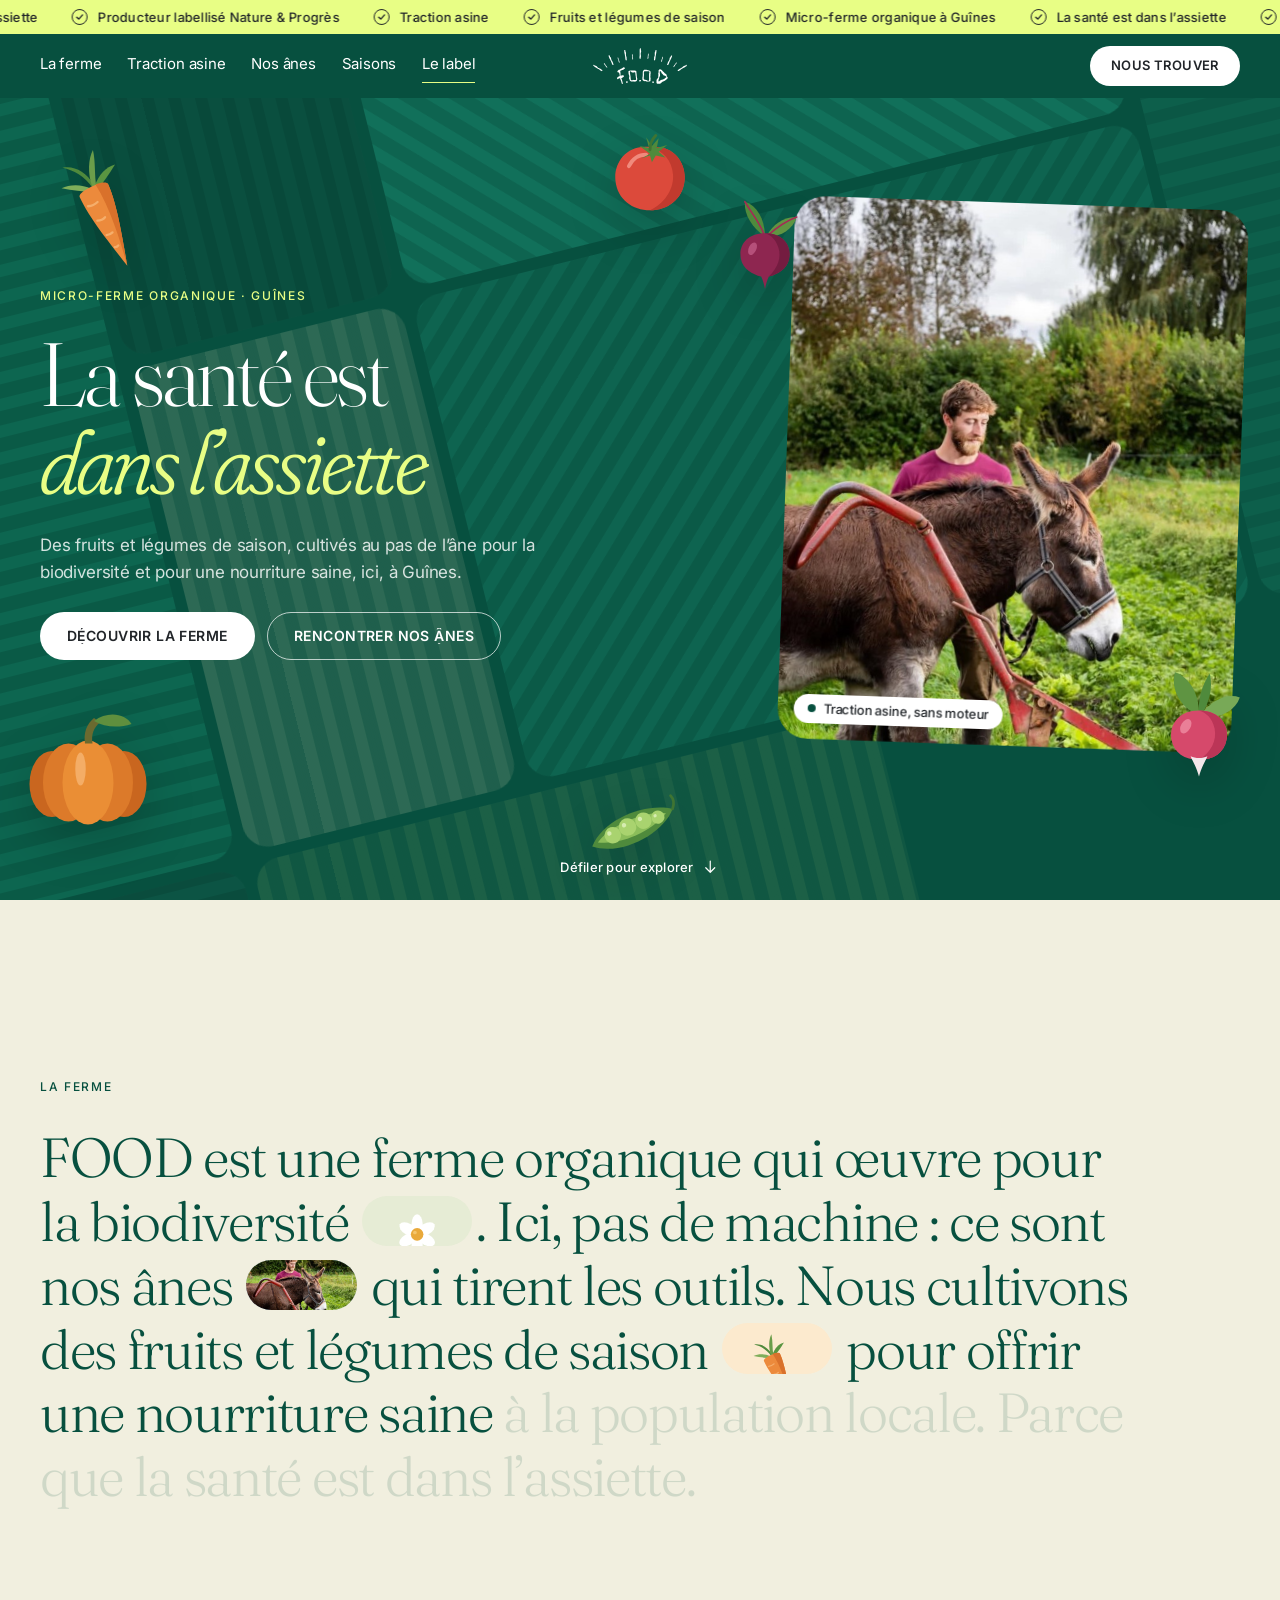
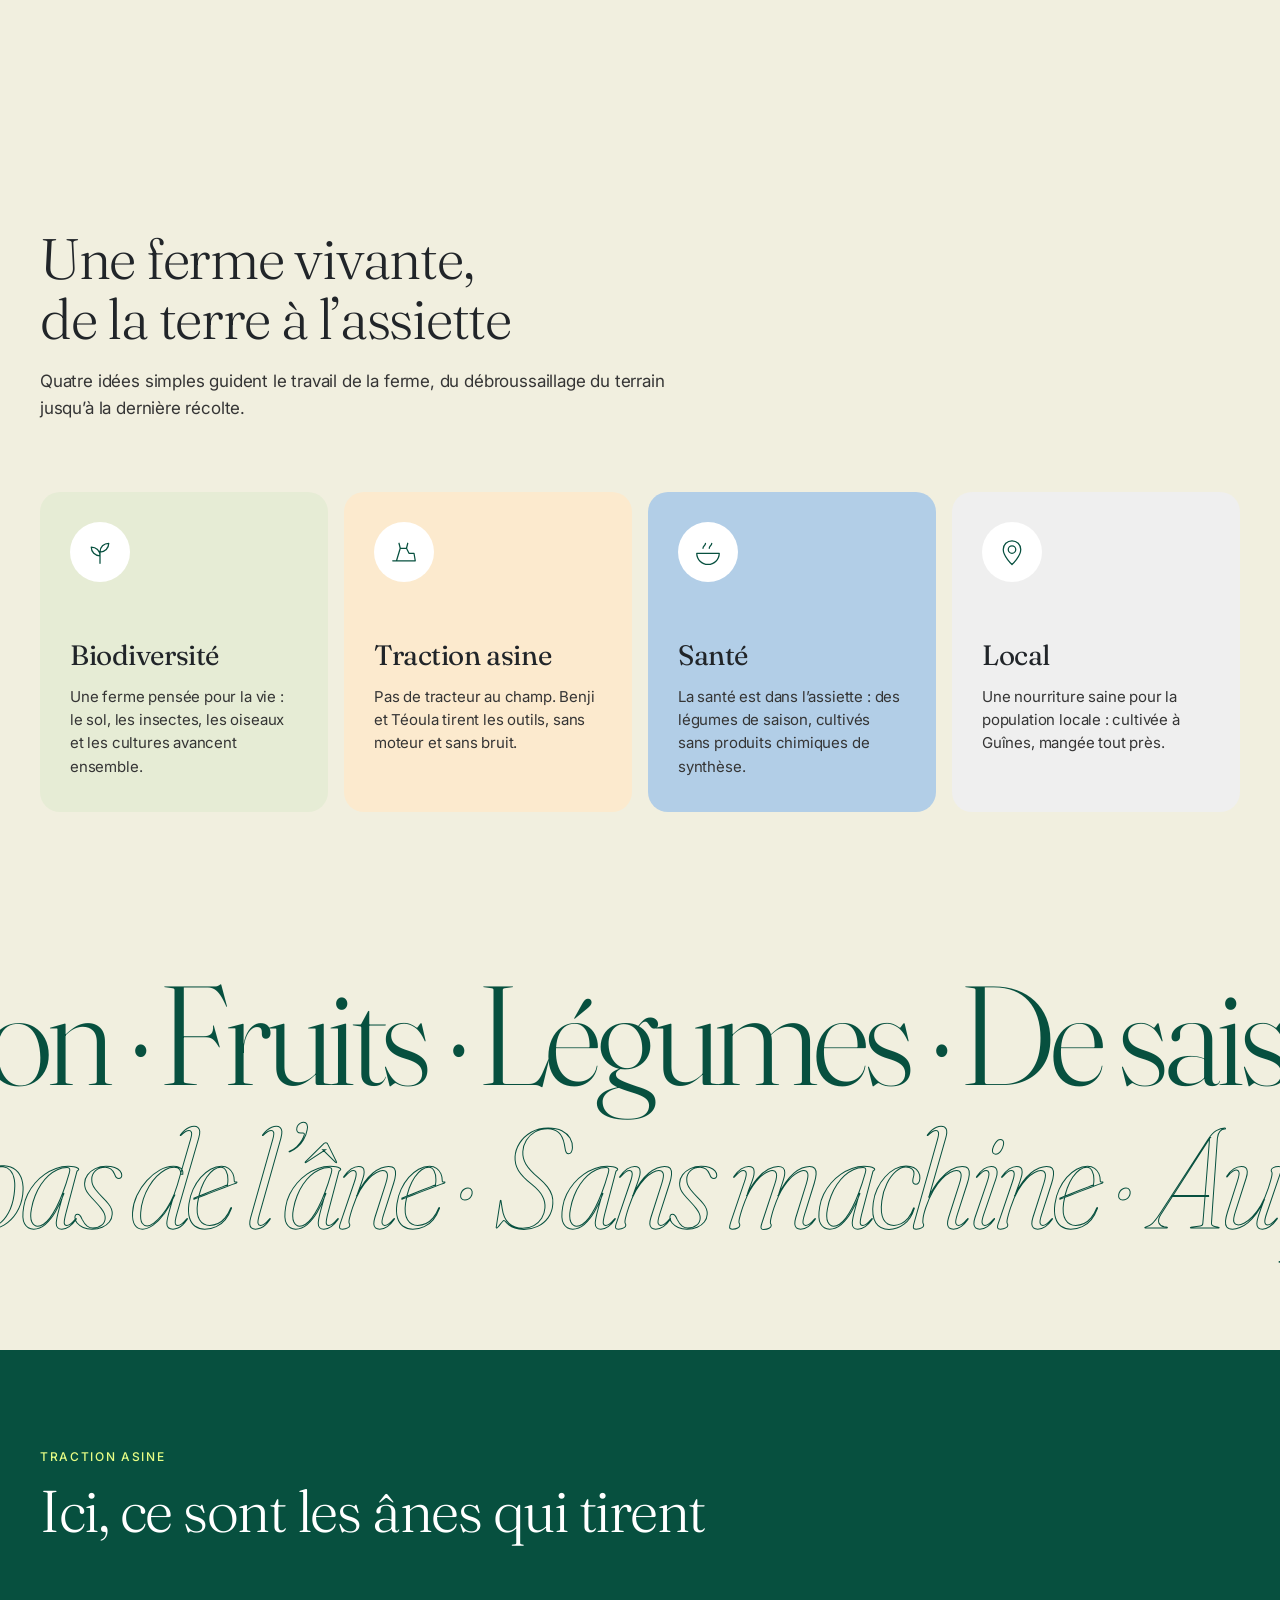
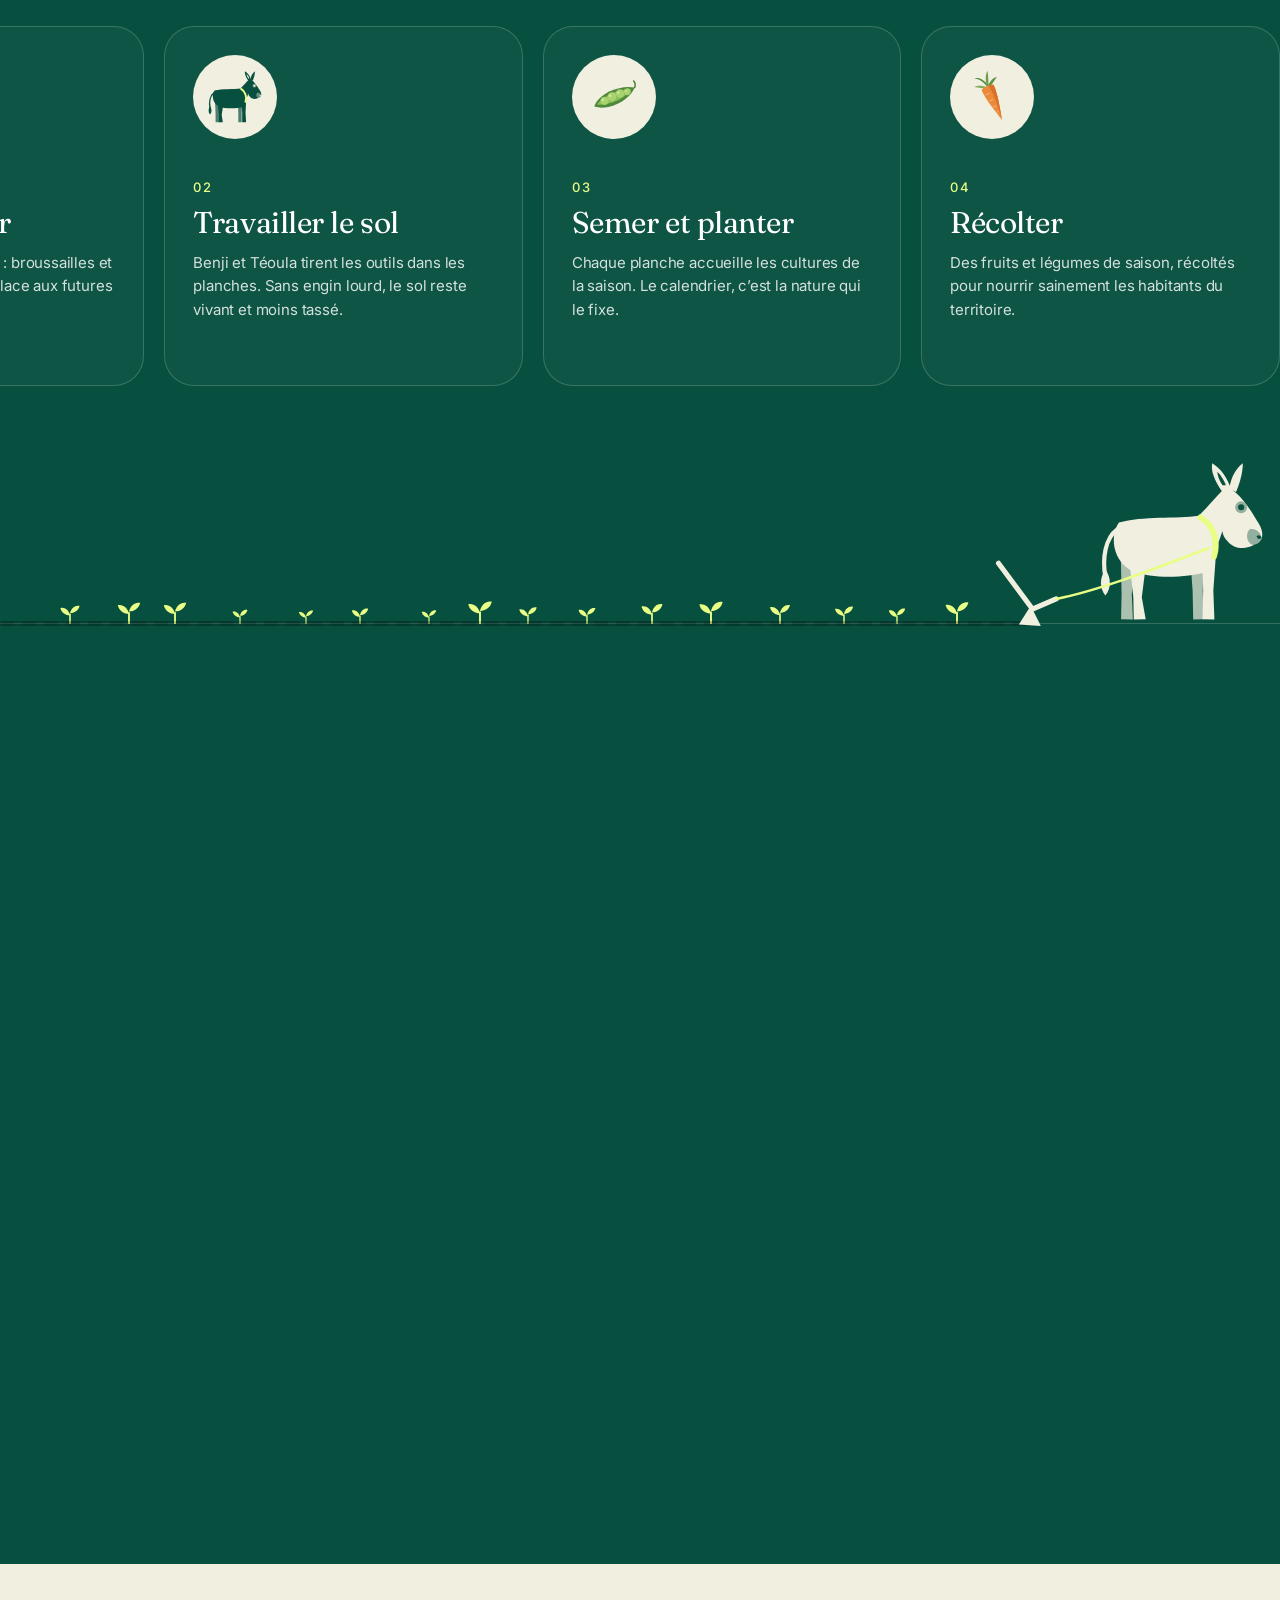
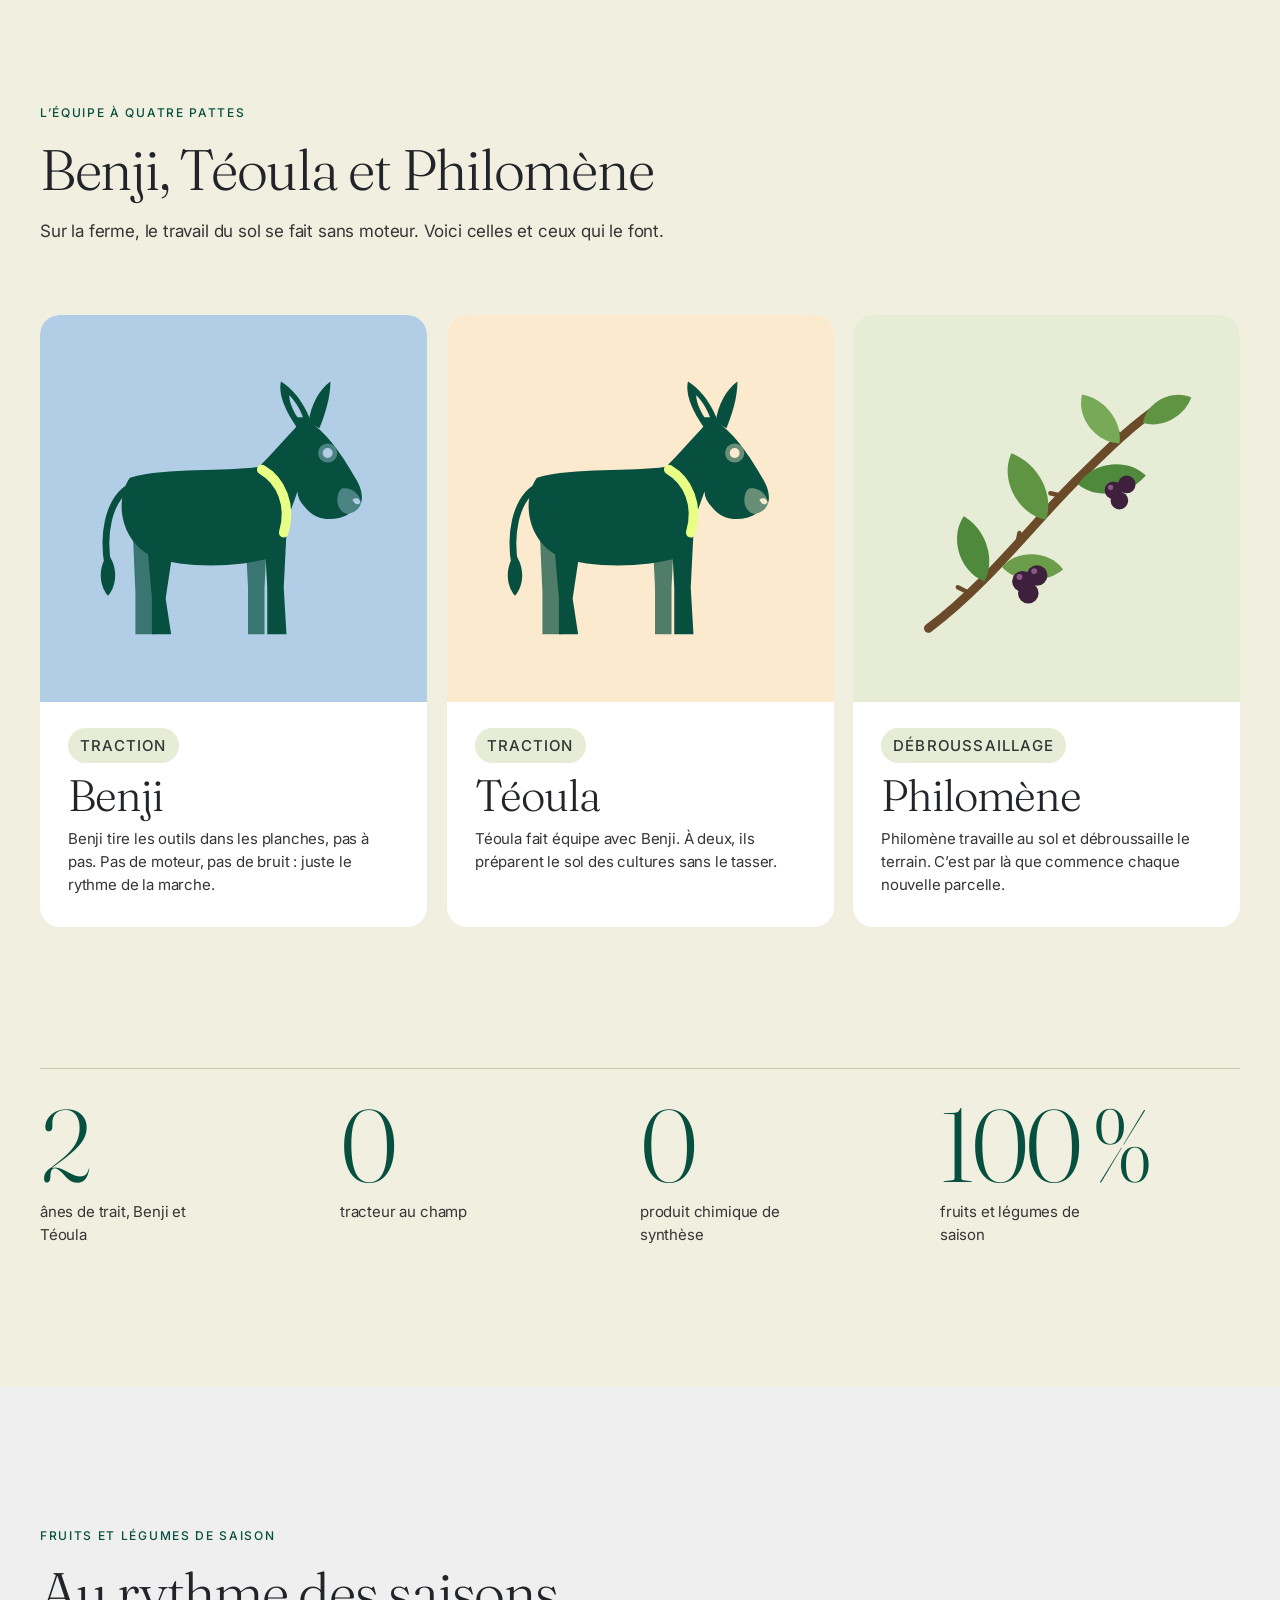
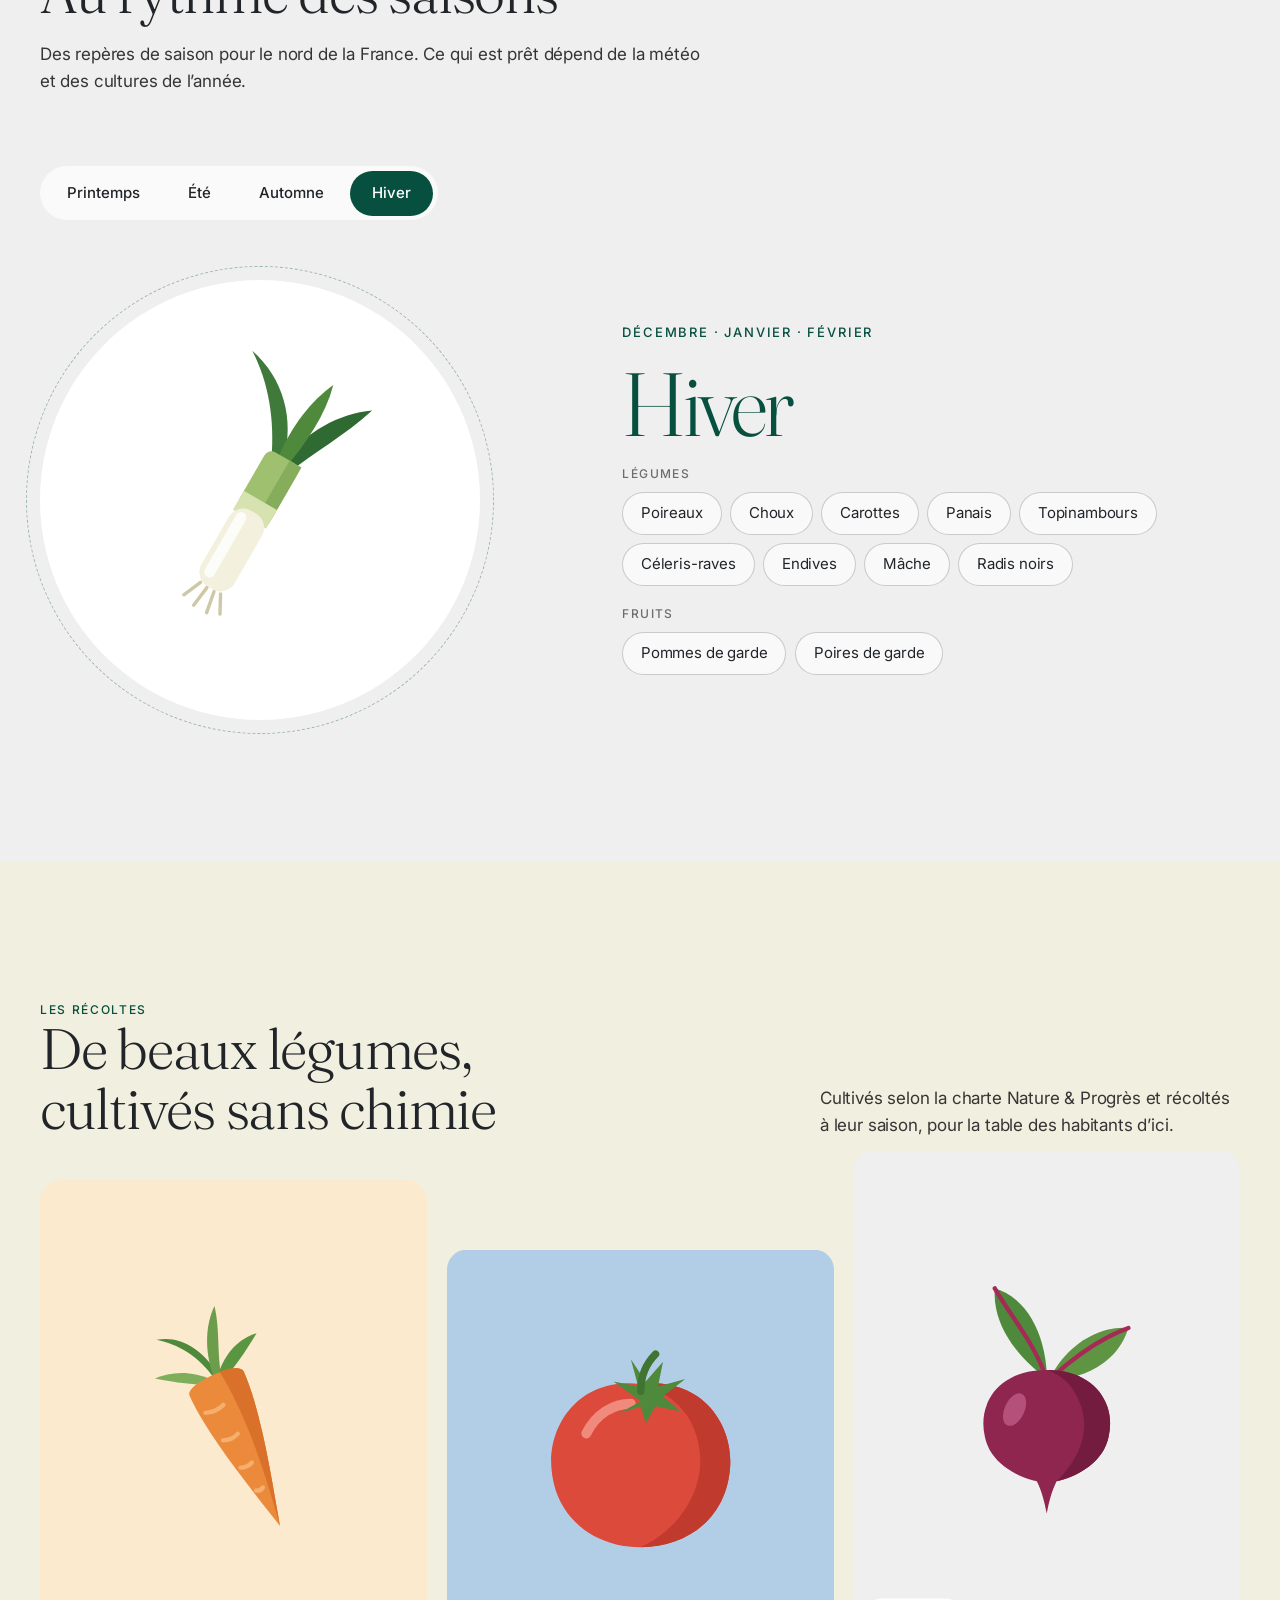
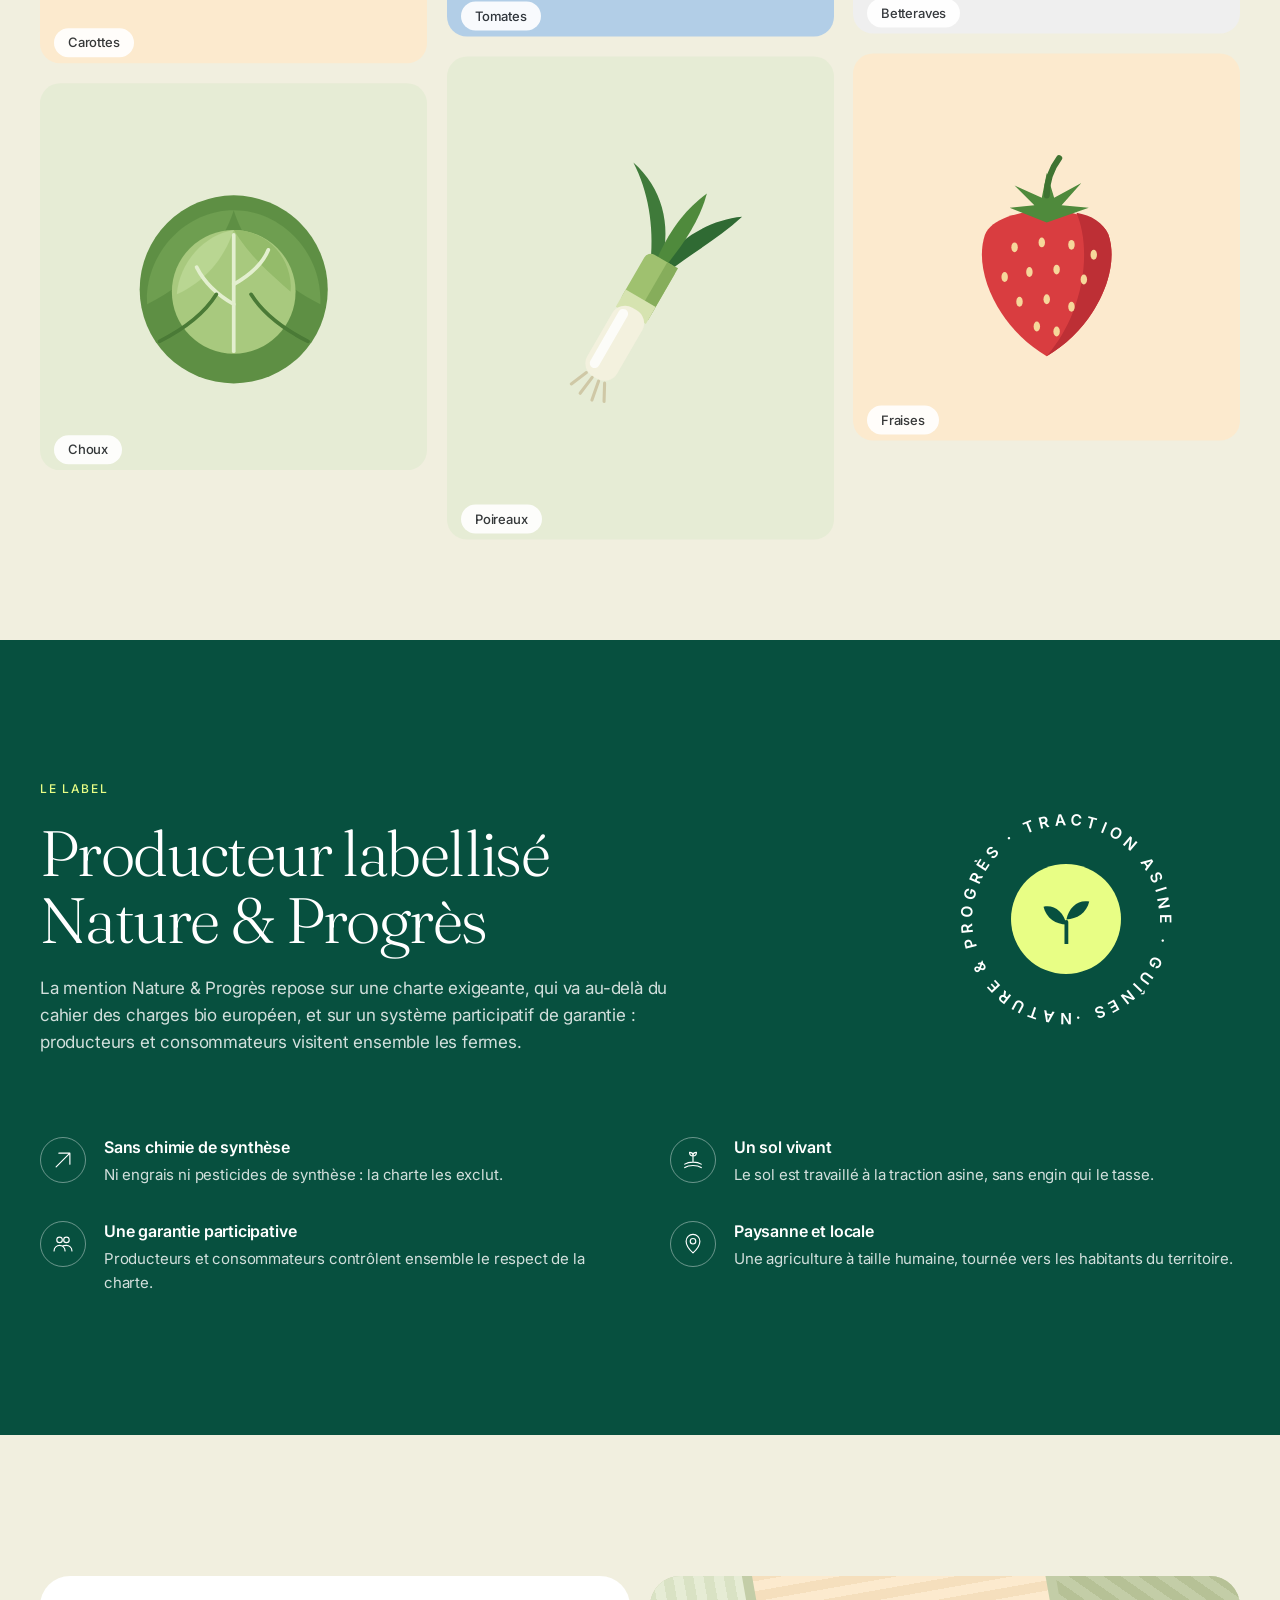
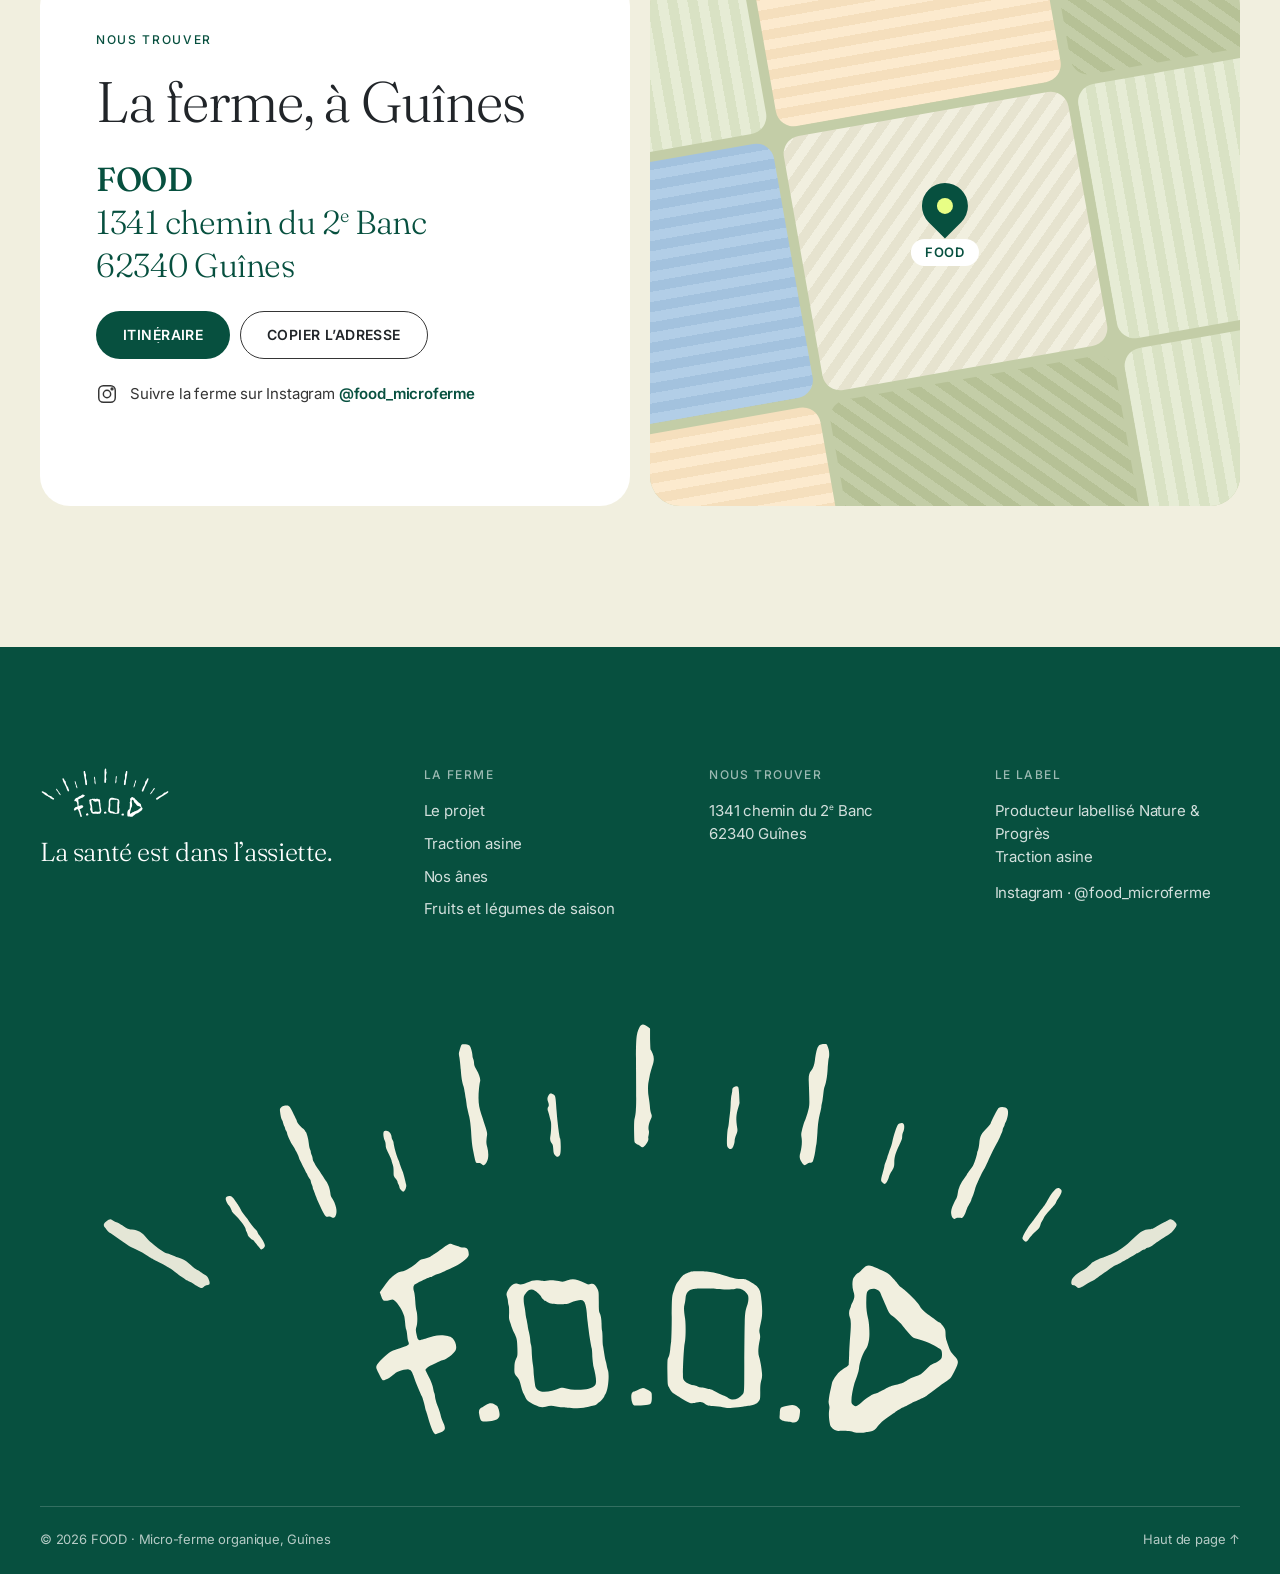
==== commit b6aa0c98: "Set the js class without relying on the no-js class Co-Authored-By: Claude Opus 5.5 <noreply@anthrop" ====
--- a/food/index.html
+++ b/food/index.html
@@ -16,7 +16,7 @@
   <link rel="stylesheet" href="assets/css/food.css">
   <script>
     (function (d) {
-      d.className = d.className.replace('no-js', 'js');
+      d.classList.remove('no-js'); d.classList.add('js');
       try { if (!sessionStorage.getItem('food-intro') && !matchMedia('(prefers-reduced-motion: reduce)').matches) d.classList.add('show-intro'); } catch (e) {}
     })(document.documentElement);
   </script>
